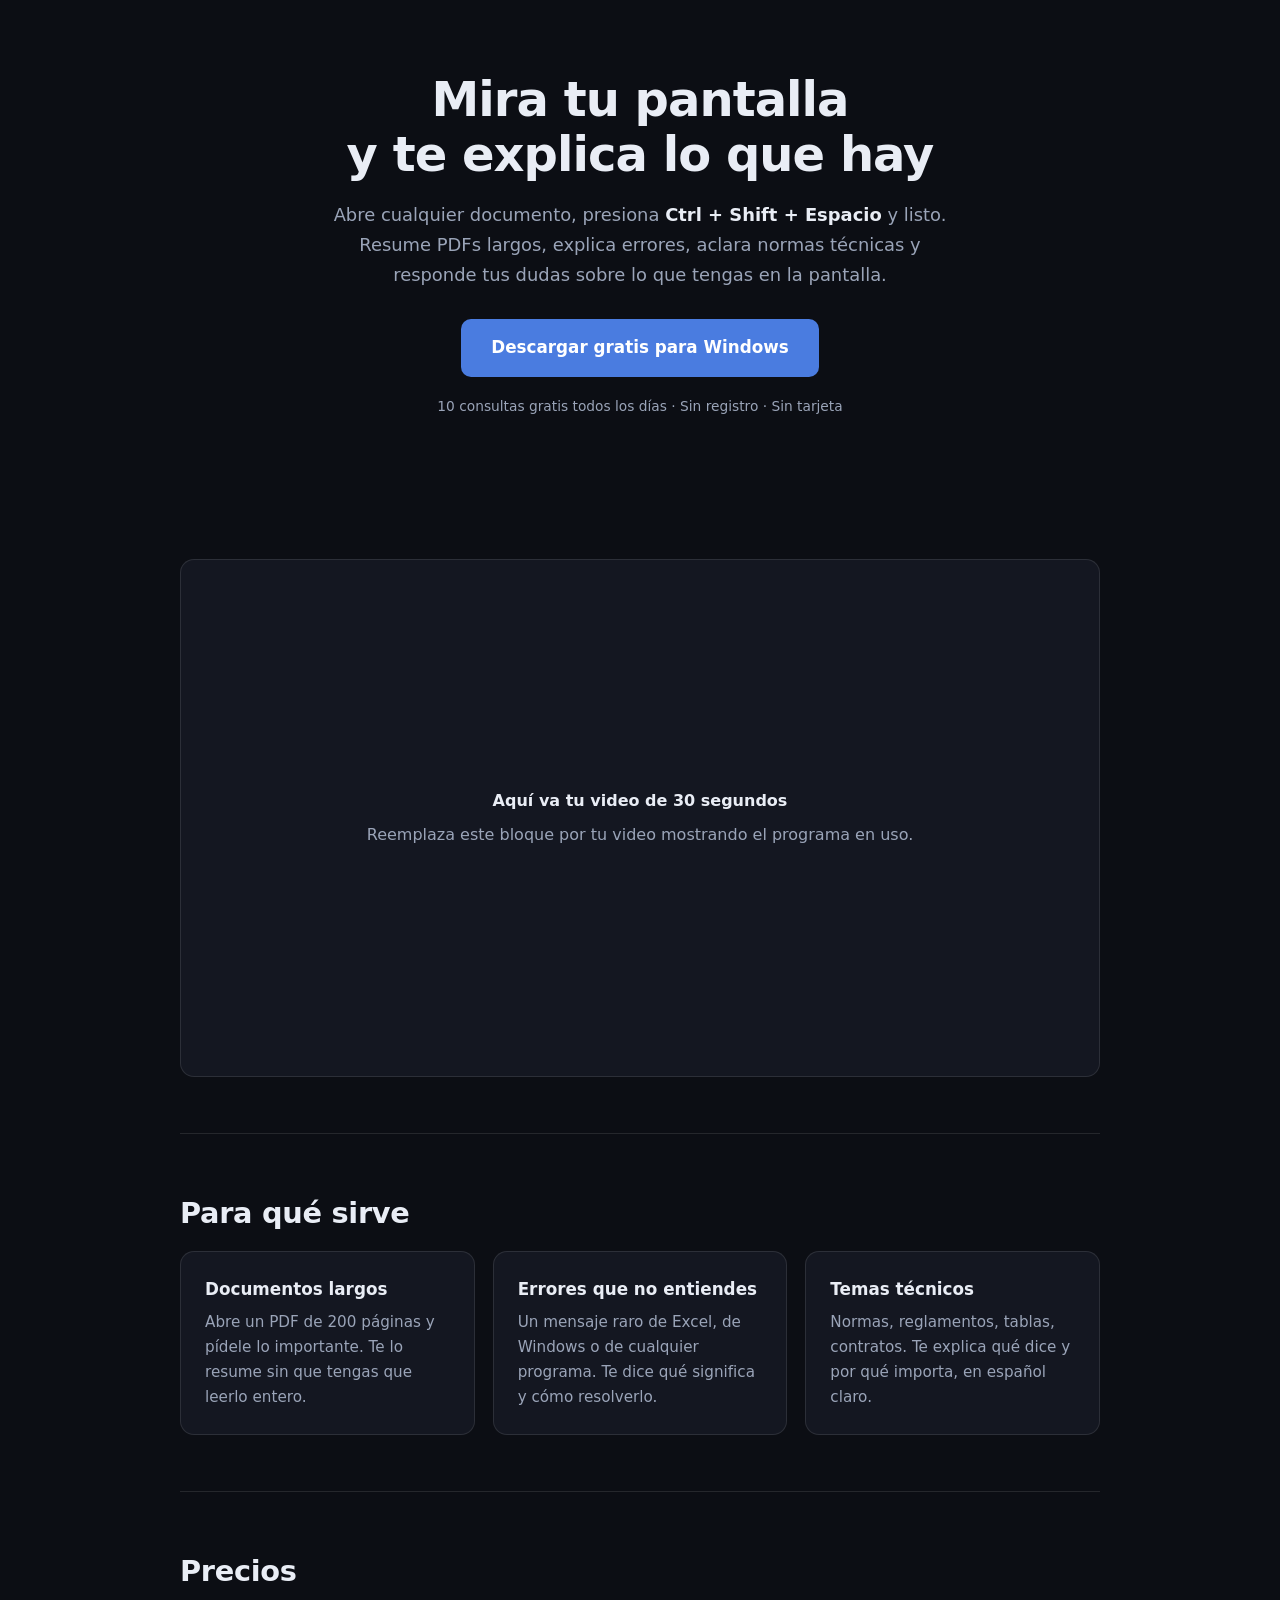
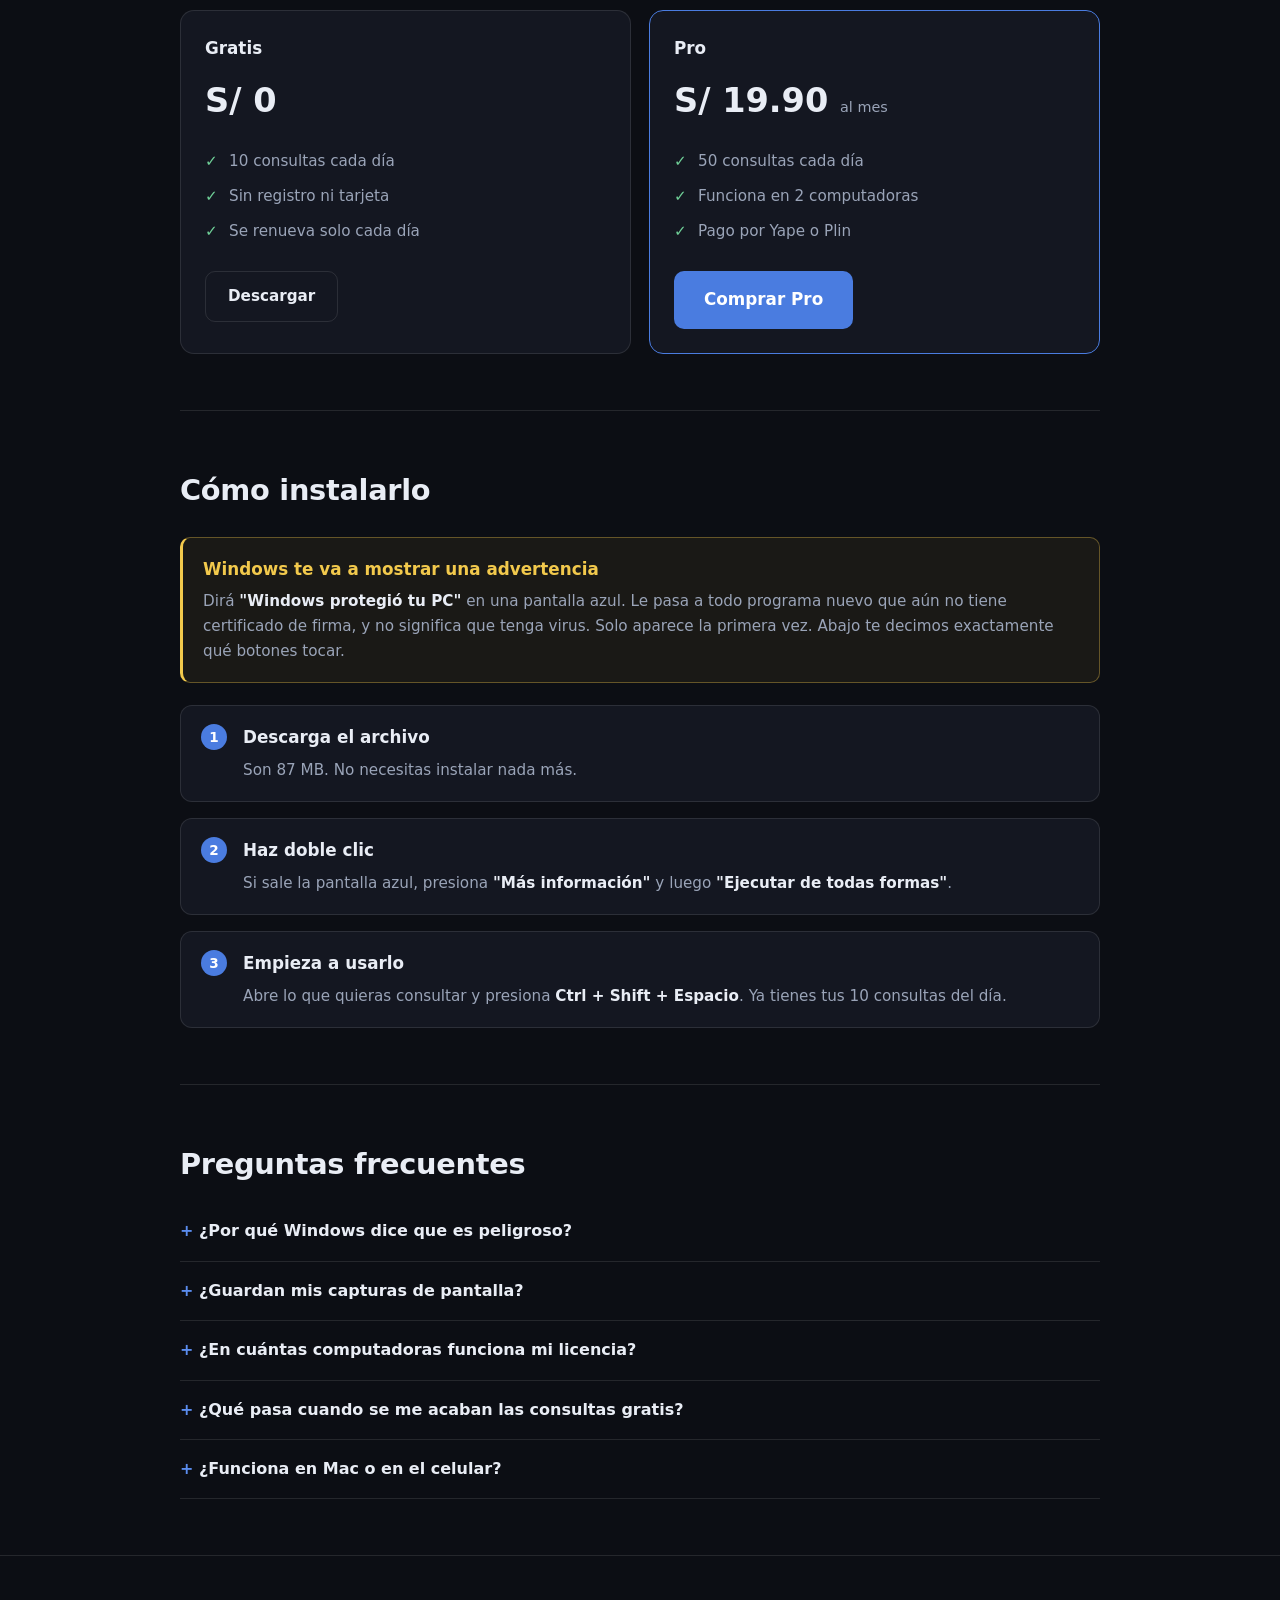
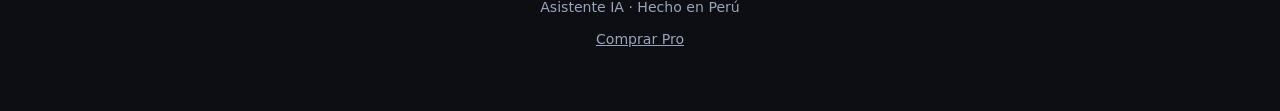
==== index.html @ e54b6e52 "Web de descarga de Asistente IA" ====
<!doctype html>
<html lang="es">
<head>
<meta charset="utf-8" />
<meta name="viewport" content="width=device-width, initial-scale=1" />
<title>Asistente IA — mira tu pantalla y te la explica</title>
<meta name="description" content="Presiona una tecla y la IA lee tu pantalla: resume documentos, explica errores y responde tus dudas. 10 consultas gratis al día." />
<link rel="stylesheet" href="estilos.css" />
</head>
<body>

<header class="encabezado contenedor">
  <h1>Mira tu pantalla<br>y te explica lo que hay</h1>
  <p class="grande">
    Abre cualquier documento, presiona <strong>Ctrl + Shift + Espacio</strong> y listo.
    Resume PDFs largos, explica errores, aclara normas técnicas y responde tus dudas
    sobre lo que tengas en la pantalla.
  </p>
  <a class="boton" href="gracias.html">Descargar gratis para Windows</a>
  <p class="nota">10 consultas gratis todos los días · Sin registro · Sin tarjeta</p>
</header>

<section class="contenedor">
  <div class="video">
    <div>
      <strong>Aquí va tu video de 30 segundos</strong>
      <p style="margin-top:8px">Reemplaza este bloque por tu video mostrando el programa en uso.</p>
    </div>
  </div>
</section>

<section class="contenedor">
  <h2>Para qué sirve</h2>
  <div class="rejilla">
    <div class="tarjeta">
      <h3>Documentos largos</h3>
      <p>Abre un PDF de 200 páginas y pídele lo importante. Te lo resume sin que tengas que leerlo entero.</p>
    </div>
    <div class="tarjeta">
      <h3>Errores que no entiendes</h3>
      <p>Un mensaje raro de Excel, de Windows o de cualquier programa. Te dice qué significa y cómo resolverlo.</p>
    </div>
    <div class="tarjeta">
      <h3>Temas técnicos</h3>
      <p>Normas, reglamentos, tablas, contratos. Te explica qué dice y por qué importa, en español claro.</p>
    </div>
  </div>
</section>

<section class="contenedor">
  <h2>Precios</h2>
  <div class="rejilla">
    <div class="tarjeta">
      <h3>Gratis</h3>
      <div class="precio">S/ 0</div>
      <ul class="lista">
        <li>10 consultas cada día</li>
        <li>Sin registro ni tarjeta</li>
        <li>Se renueva solo cada día</li>
      </ul>
      <a class="boton secundario" href="gracias.html">Descargar</a>
    </div>
    <div class="tarjeta destacada">
      <h3>Pro</h3>
      <div class="precio">S/ 19.90 <small>al mes</small></div>
      <ul class="lista">
        <li>50 consultas cada día</li>
        <li>Funciona en 2 computadoras</li>
        <li>Pago por Yape o Plin</li>
      </ul>
      <a class="boton" href="comprar.html">Comprar Pro</a>
    </div>
  </div>
</section>

<section class="contenedor">
  <h2>Cómo instalarlo</h2>

  <div class="aviso">
    <h3>Windows te va a mostrar una advertencia</h3>
    <p>
      Dirá <strong>"Windows protegió tu PC"</strong> en una pantalla azul. Le pasa a todo
      programa nuevo que aún no tiene certificado de firma, y no significa que tenga virus.
      Solo aparece la primera vez. Abajo te decimos exactamente qué botones tocar.
    </p>
  </div>

  <div class="pasos">
    <div class="paso">
      <h3>Descarga el archivo</h3>
      <p>Son 87 MB. No necesitas instalar nada más.</p>
    </div>
    <div class="paso">
      <h3>Haz doble clic</h3>
      <p>Si sale la pantalla azul, presiona <strong>"Más información"</strong> y luego <strong>"Ejecutar de todas formas"</strong>.</p>
    </div>
    <div class="paso">
      <h3>Empieza a usarlo</h3>
      <p>Abre lo que quieras consultar y presiona <strong>Ctrl + Shift + Espacio</strong>. Ya tienes tus 10 consultas del día.</p>
    </div>
  </div>
</section>

<section class="contenedor">
  <h2>Preguntas frecuentes</h2>

  <details>
    <summary>¿Por qué Windows dice que es peligroso?</summary>
    <p>
      Porque el programa todavía no tiene un certificado de firma digital, que es un trámite
      que cuesta dinero cada año. Windows marca así a todo programa nuevo que no lo tiene,
      sin importar si es seguro. Al presionar "Más información" y "Ejecutar de todas formas"
      se abre normal, y no vuelve a preguntar.
    </p>
  </details>

  <details>
    <summary>¿Guardan mis capturas de pantalla?</summary>
    <p>
      No. La captura se envía para ser analizada y no se guarda en ningún disco. El programa
      tampoco lee tus archivos ni tu historial: solo ve la imagen de la pantalla en el momento
      exacto en que tú presionas el atajo o el botón.
    </p>
  </details>

  <details>
    <summary>¿En cuántas computadoras funciona mi licencia?</summary>
    <p>
      En 2. Si intentas activarla en una tercera, el sistema la rechaza. Si cambiaste de
      computadora, escríbenos por WhatsApp y lo arreglamos.
    </p>
  </details>

  <details>
    <summary>¿Qué pasa cuando se me acaban las consultas gratis?</summary>
    <p>
      El programa te avisa arriba, donde siempre ves cuántas te quedan. Puedes esperar al día
      siguiente, que se renuevan solas, o pasar al plan Pro y tener 50 diarias.
    </p>
  </details>

  <details>
    <summary>¿Funciona en Mac o en el celular?</summary>
    <p>Por ahora solo en Windows.</p>
  </details>
</section>

<footer>
  <p>Asistente IA · Hecho en Perú</p>
  <p style="margin-top:8px"><a href="comprar.html">Comprar Pro</a></p>
</footer>

</body>
</html>
---- estilos.css ----
/* Misma paleta que el programa, para que la web y la app se vean de la misma
   familia. */
:root {
  --fondo: #0c0e14;
  --panel: #141721;
  --borde: rgba(255, 255, 255, 0.10);
  --texto: #e9edf5;
  --suave: #9aa4b8;
  --azul: #4a7ce0;
  --azul-claro: #5b8def;
  --verde: #6fcf97;
  --rojo: #ff8a80;
  --amarillo: #f2c94c;
}

* { box-sizing: border-box; margin: 0; padding: 0; }

body {
  font-family: "Segoe UI", system-ui, -apple-system, sans-serif;
  background: var(--fondo);
  color: var(--texto);
  line-height: 1.65;
  -webkit-font-smoothing: antialiased;
}

.contenedor { width: min(920px, 92vw); margin: 0 auto; }

/* ------------------------------ Tipografía ------------------------------ */
h1 { font-size: clamp(1.9rem, 5vw, 3rem); line-height: 1.15; letter-spacing: -0.02em; }
h2 { font-size: clamp(1.3rem, 3.5vw, 1.8rem); margin-bottom: 14px; letter-spacing: -0.01em; }
h3 { font-size: 1.05rem; margin-bottom: 6px; }
p  { color: var(--suave); }
strong { color: var(--texto); }

.grande { font-size: 1.12rem; }

/* ------------------------------- Secciones ------------------------------ */
section { padding: 56px 0; border-top: 1px solid var(--borde); }
section:first-of-type { border-top: 0; }

.encabezado { padding: 72px 0 56px; text-align: center; }
.encabezado p { max-width: 620px; margin: 18px auto 30px; }

/* -------------------------------- Botones ------------------------------- */
.boton {
  display: inline-block;
  padding: 15px 30px;
  border: 0;
  border-radius: 10px;
  background: var(--azul);
  color: #fff;
  font: inherit;
  font-size: 1.05rem;
  font-weight: 600;
  text-decoration: none;
  cursor: pointer;
  transition: background 0.15s;
}
.boton:hover { background: var(--azul-claro); }
.boton:disabled { background: #39415a; color: #7e879b; cursor: default; }

.boton.secundario {
  background: transparent;
  border: 1px solid var(--borde);
  color: var(--texto);
  font-size: 0.95rem;
  padding: 12px 22px;
}
.boton.secundario:hover { background: rgba(255, 255, 255, 0.06); }

.nota { font-size: 0.86rem; color: var(--suave); margin-top: 12px; }

/* -------------------------------- Tarjetas ------------------------------ */
.rejilla { display: grid; gap: 18px; grid-template-columns: repeat(auto-fit, minmax(250px, 1fr)); }

.tarjeta {
  padding: 24px;
  border: 1px solid var(--borde);
  border-radius: 14px;
  background: var(--panel);
}
.tarjeta p { font-size: 0.95rem; }

.tarjeta.destacada { border-color: var(--azul); }

/* --------------------------------- Planes ------------------------------- */
.precio { font-size: 2.1rem; font-weight: 700; margin: 10px 0 4px; }
.precio small { font-size: 0.9rem; font-weight: 400; color: var(--suave); }

.lista { list-style: none; margin: 16px 0 22px; }
.lista li { padding: 5px 0 5px 24px; position: relative; color: var(--suave); font-size: 0.95rem; }
.lista li::before { content: '✓'; position: absolute; left: 0; color: var(--verde); }

/* --------------------------------- Pasos -------------------------------- */
.pasos { counter-reset: paso; display: grid; gap: 16px; }
.paso {
  counter-increment: paso;
  position: relative;
  padding: 18px 20px 18px 62px;
  border: 1px solid var(--borde);
  border-radius: 12px;
  background: var(--panel);
}
.paso::before {
  content: counter(paso);
  position: absolute; left: 20px; top: 18px;
  width: 26px; height: 26px;
  display: grid; place-items: center;
  border-radius: 50%;
  background: var(--azul);
  font-size: 0.85rem; font-weight: 700; color: #fff;
}
.paso p { font-size: 0.95rem; }

/* --------------------------------- Aviso -------------------------------- */
.aviso {
  padding: 18px 20px;
  border: 1px solid rgba(242, 201, 76, 0.35);
  border-left: 3px solid var(--amarillo);
  border-radius: 10px;
  background: rgba(242, 201, 76, 0.06);
  margin: 22px 0;
}
.aviso h3 { color: var(--amarillo); }
.aviso p { font-size: 0.95rem; }

/* ------------------------------ Formularios ----------------------------- */
label { display: block; font-size: 0.9rem; margin: 16px 0 6px; color: var(--texto); }

input[type="text"], input[type="password"] {
  width: 100%;
  padding: 13px 14px;
  border: 1px solid var(--borde);
  border-radius: 10px;
  background: rgba(0, 0, 0, 0.3);
  color: var(--texto);
  font: inherit;
  font-size: 1rem;
}
input:focus { outline: none; border-color: var(--azul-claro); }

.error { color: var(--rojo); font-size: 0.92rem; margin-top: 12px; }
.exito { color: var(--verde); font-size: 0.92rem; margin-top: 12px; }

/* ------------------------------- Preguntas ------------------------------ */
details {
  border-bottom: 1px solid var(--borde);
  padding: 16px 0;
}
summary { cursor: pointer; font-weight: 600; list-style: none; }
summary::-webkit-details-marker { display: none; }
summary::before { content: '+ '; color: var(--azul-claro); font-weight: 700; }
details[open] summary::before { content: '– '; }
details p { margin-top: 10px; font-size: 0.95rem; }

/* -------------------------------- Código -------------------------------- */
.codigo {
  font-family: "Consolas", "JetBrains Mono", monospace;
  font-size: clamp(1.4rem, 5vw, 2.1rem);
  font-weight: 700;
  letter-spacing: 0.12em;
  color: var(--verde);
  padding: 20px;
  border: 1px dashed var(--verde);
  border-radius: 12px;
  background: rgba(111, 207, 151, 0.07);
  text-align: center;
  margin: 20px 0;
  user-select: all;
}

/* --------------------------------- Video -------------------------------- */
.video {
  aspect-ratio: 16 / 9;
  border: 1px solid var(--borde);
  border-radius: 14px;
  background: var(--panel);
  display: grid;
  place-items: center;
  color: var(--suave);
  text-align: center;
  padding: 20px;
}

/* ---------------------------------- Pie --------------------------------- */
footer {
  padding: 40px 0 60px;
  border-top: 1px solid var(--borde);
  text-align: center;
  font-size: 0.88rem;
  color: var(--suave);
}
footer a { color: var(--suave); }

a { color: var(--azul-claro); }

.centrado { text-align: center; }
.oculto { display: none !important; }
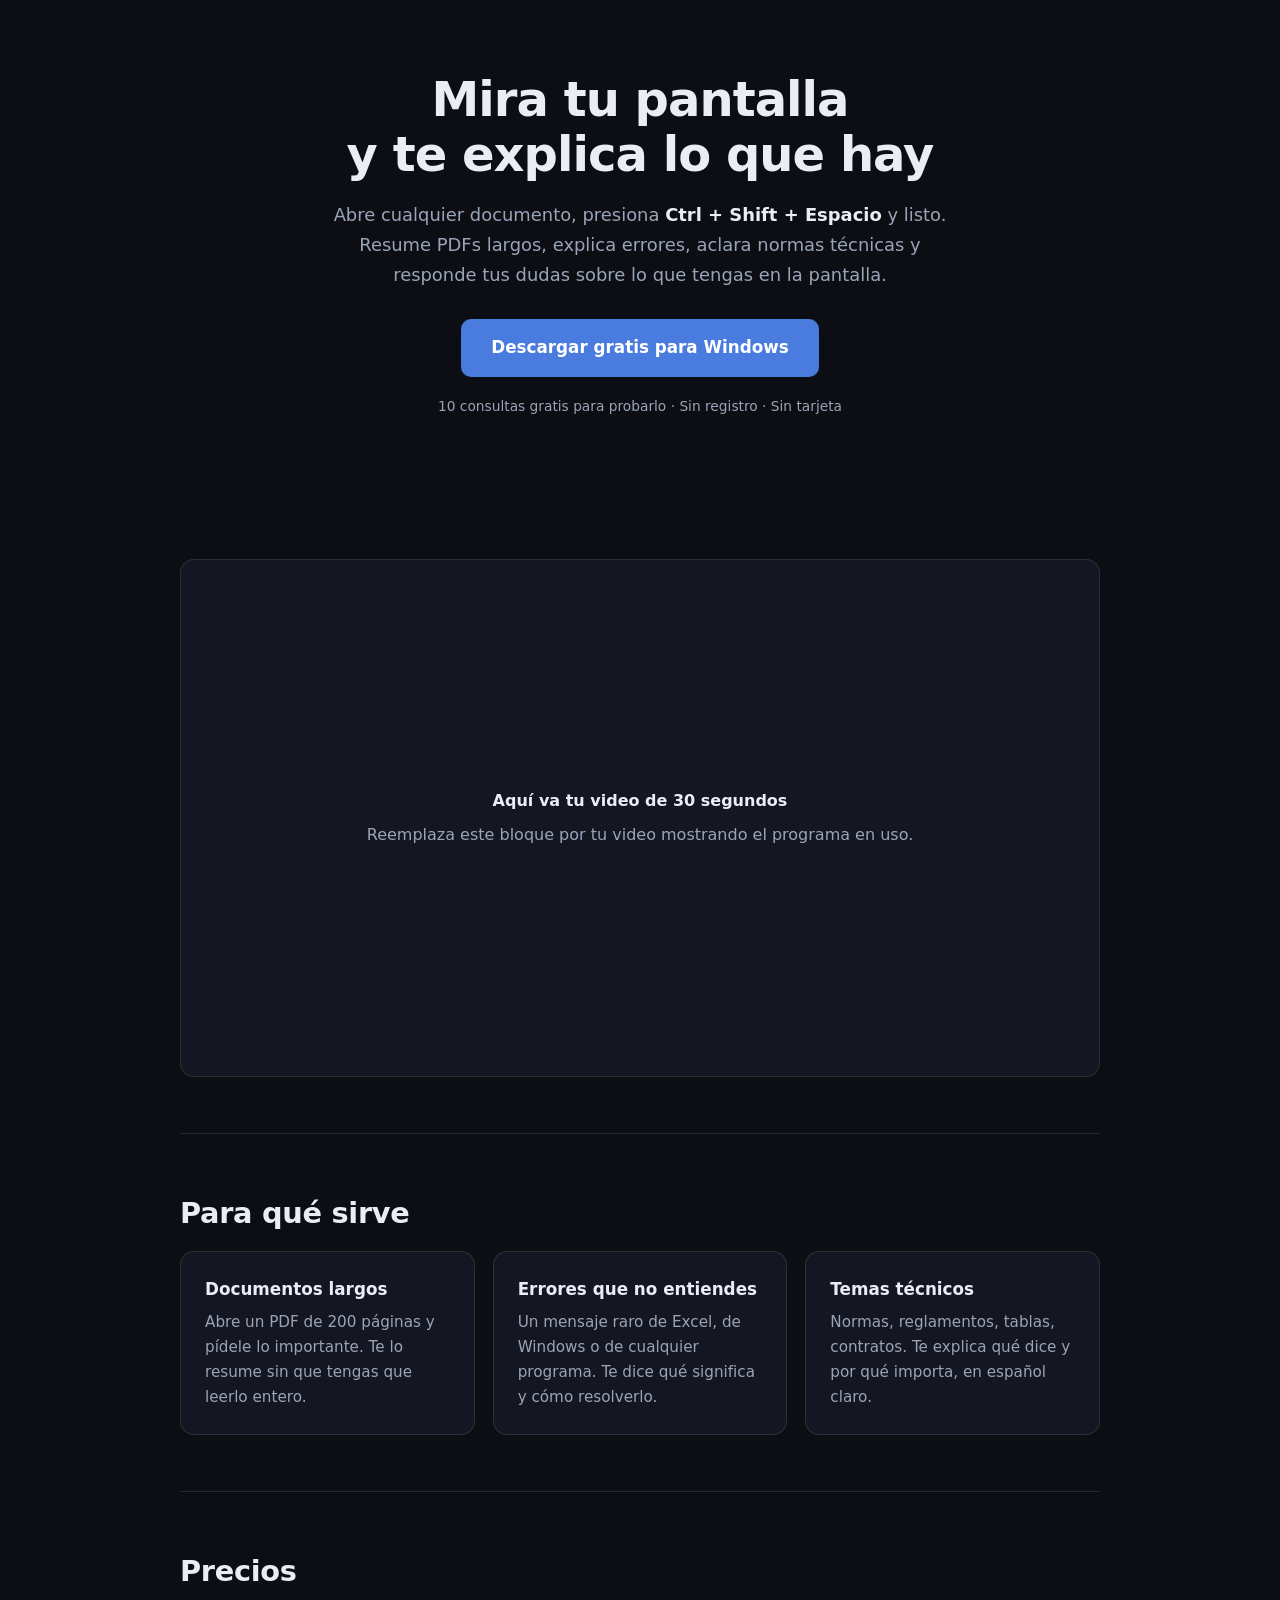
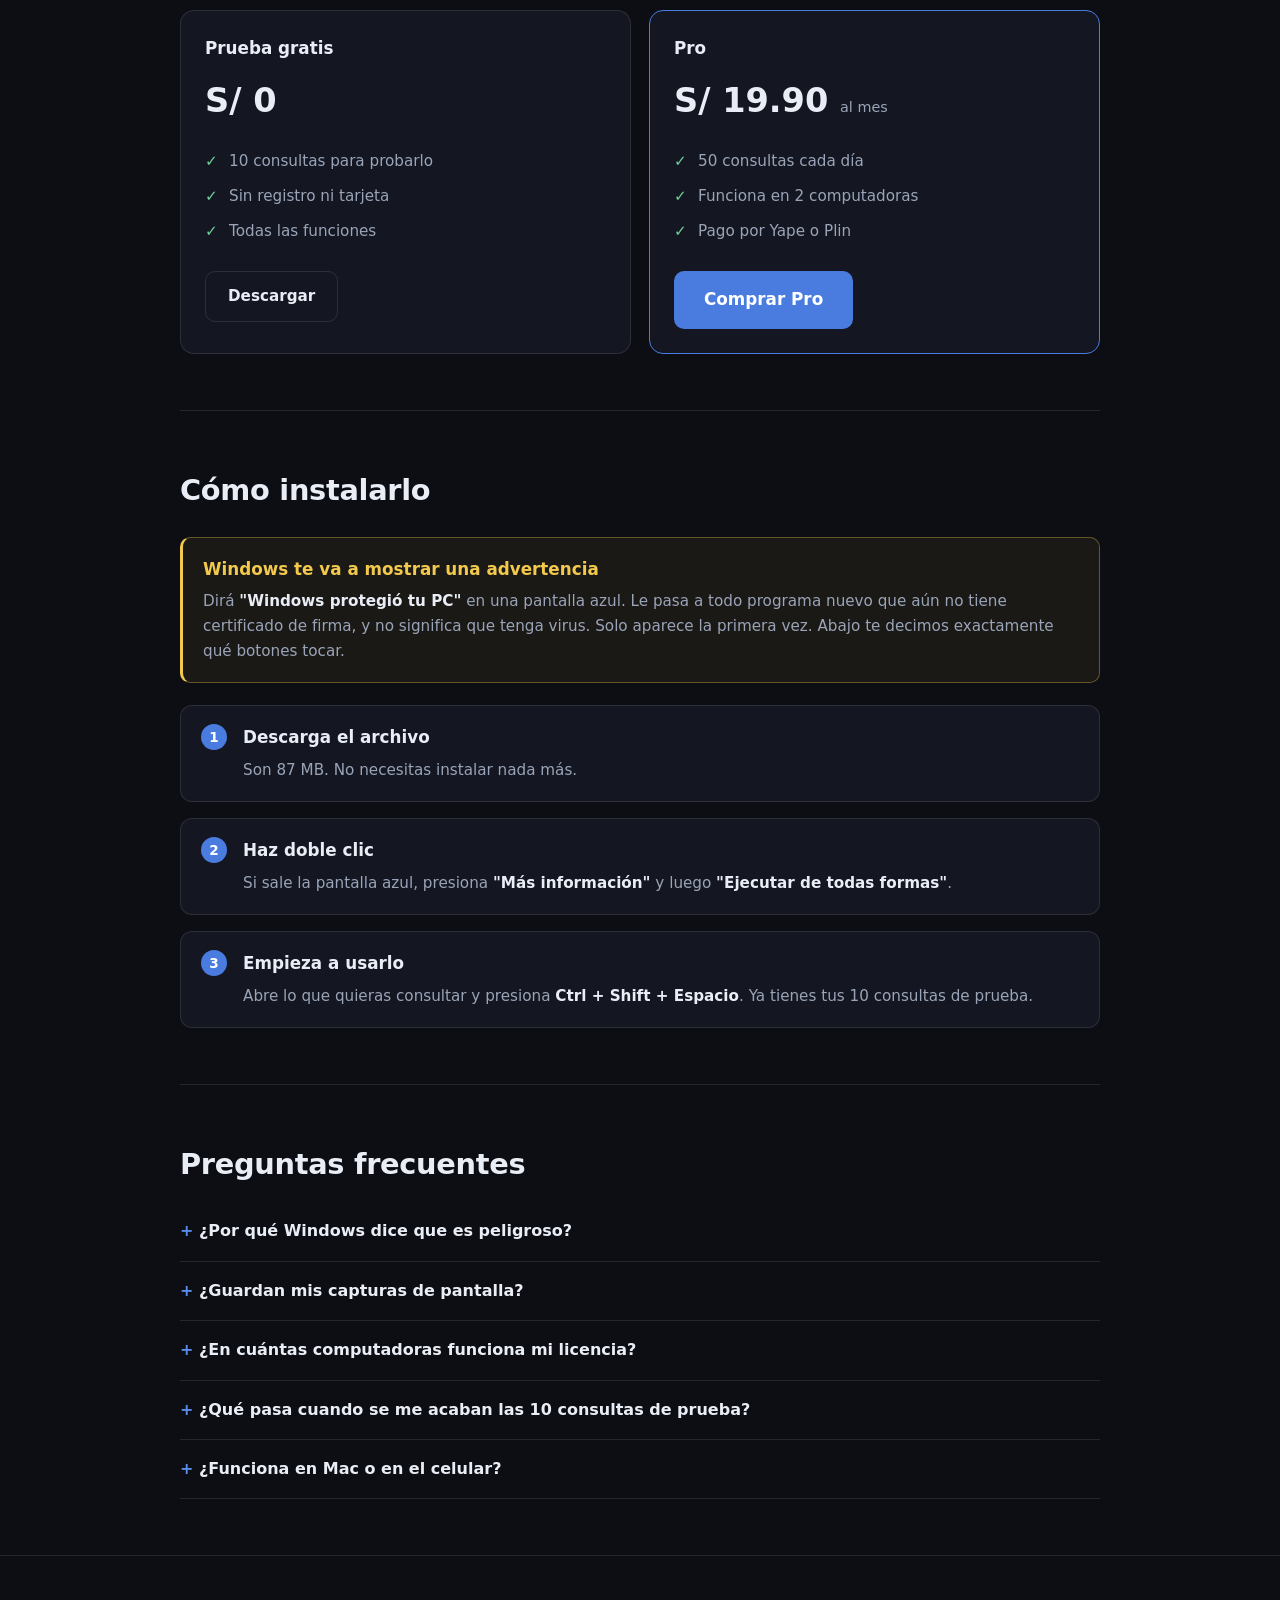
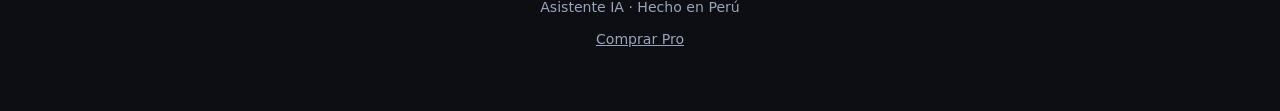
==== commit aac7e739: "Prueba de 10 consultas en total, no diarias" ====
--- a/index.html
+++ b/index.html
@@ -17,7 +17,7 @@
     sobre lo que tengas en la pantalla.
   </p>
   <a class="boton" href="gracias.html">Descargar gratis para Windows</a>
-  <p class="nota">10 consultas gratis todos los días · Sin registro · Sin tarjeta</p>
+  <p class="nota">10 consultas gratis para probarlo · Sin registro · Sin tarjeta</p>
 </header>
 
 <section class="contenedor">
@@ -51,12 +51,12 @@
   <h2>Precios</h2>
   <div class="rejilla">
     <div class="tarjeta">
-      <h3>Gratis</h3>
+      <h3>Prueba gratis</h3>
       <div class="precio">S/ 0</div>
       <ul class="lista">
-        <li>10 consultas cada día</li>
+        <li>10 consultas para probarlo</li>
         <li>Sin registro ni tarjeta</li>
-        <li>Se renueva solo cada día</li>
+        <li>Todas las funciones</li>
       </ul>
       <a class="boton secundario" href="gracias.html">Descargar</a>
     </div>
@@ -96,7 +96,7 @@
     </div>
     <div class="paso">
       <h3>Empieza a usarlo</h3>
-      <p>Abre lo que quieras consultar y presiona <strong>Ctrl + Shift + Espacio</strong>. Ya tienes tus 10 consultas del día.</p>
+      <p>Abre lo que quieras consultar y presiona <strong>Ctrl + Shift + Espacio</strong>. Ya tienes tus 10 consultas de prueba.</p>
     </div>
   </div>
 </section>
@@ -132,10 +132,10 @@
   </details>
 
   <details>
-    <summary>¿Qué pasa cuando se me acaban las consultas gratis?</summary>
+    <summary>¿Qué pasa cuando se me acaban las 10 consultas de prueba?</summary>
     <p>
-      El programa te avisa arriba, donde siempre ves cuántas te quedan. Puedes esperar al día
-      siguiente, que se renuevan solas, o pasar al plan Pro y tener 50 diarias.
+      El programa te avisa arriba, donde siempre ves cuántas te quedan. Las 10 son para probarlo
+      una vez y no se renuevan: para seguir usándolo necesitas el plan Pro, que te da 50 al día.
     </p>
   </details>
 
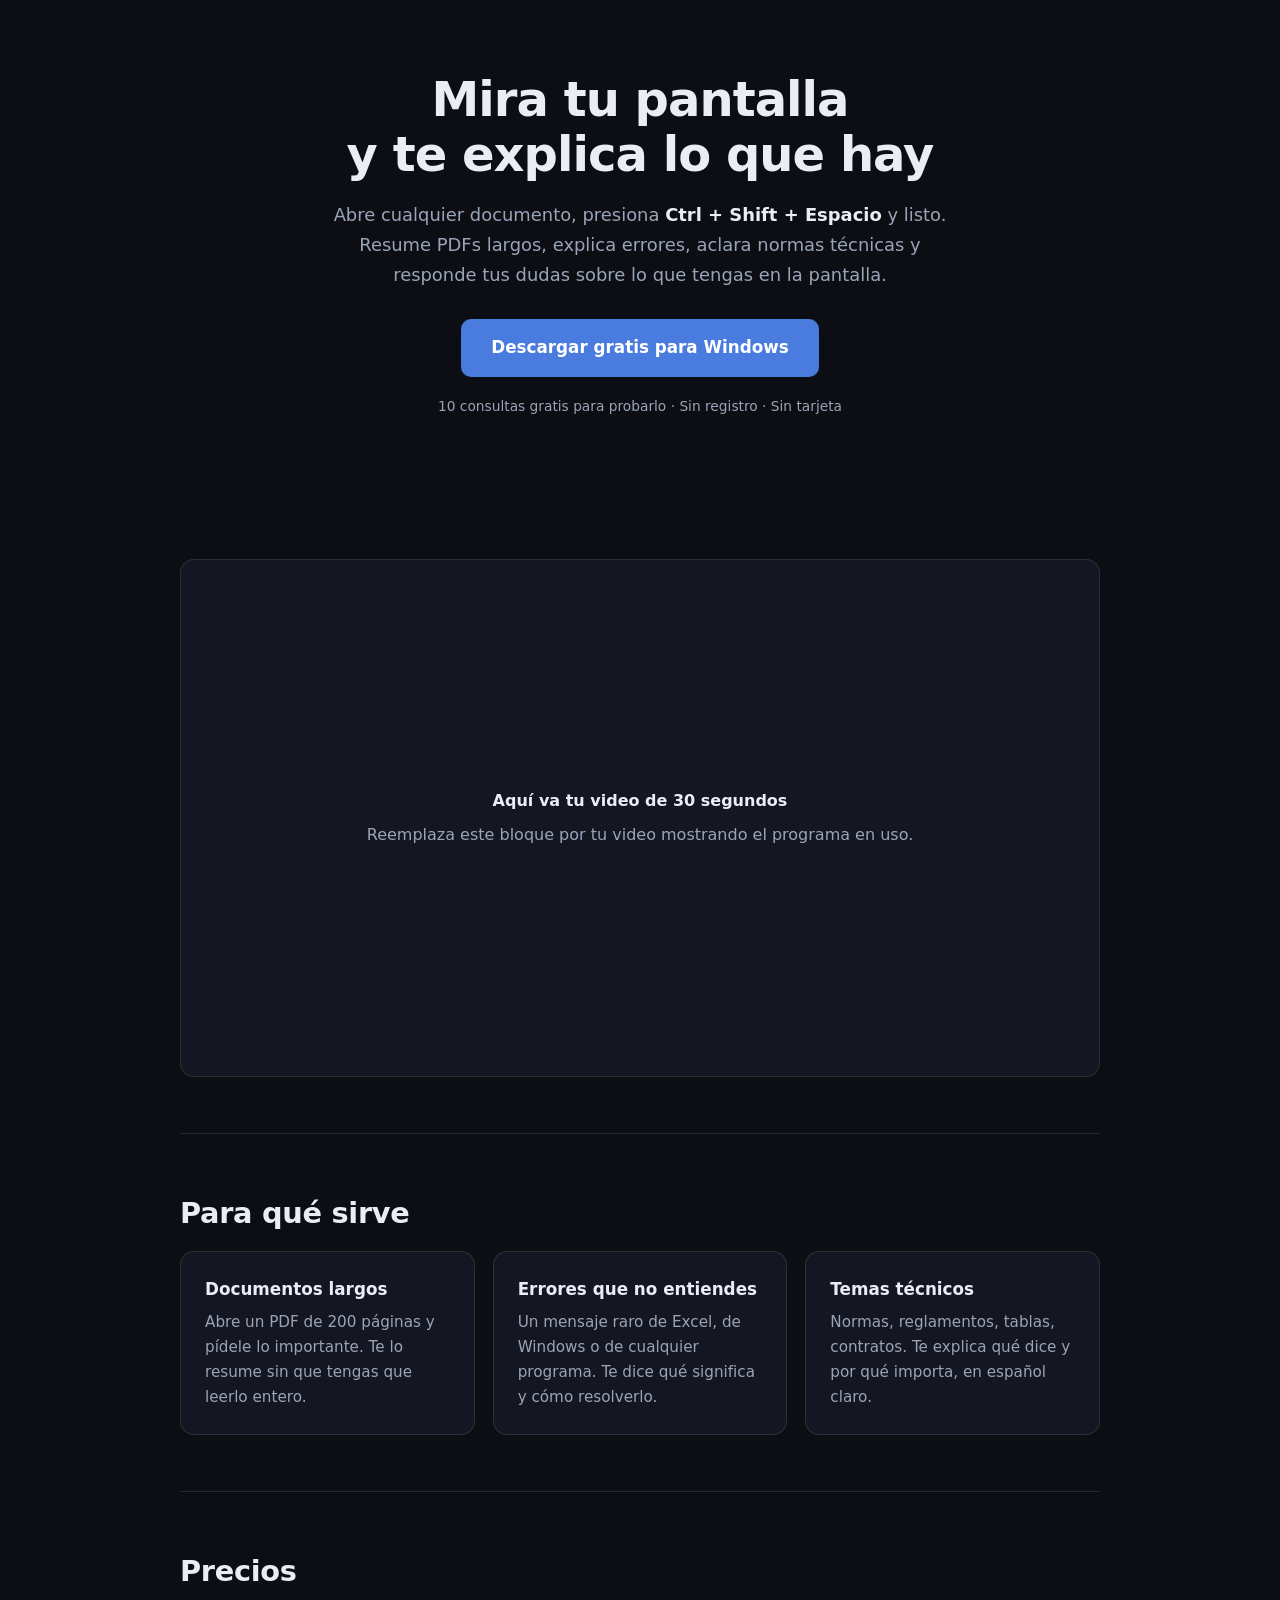
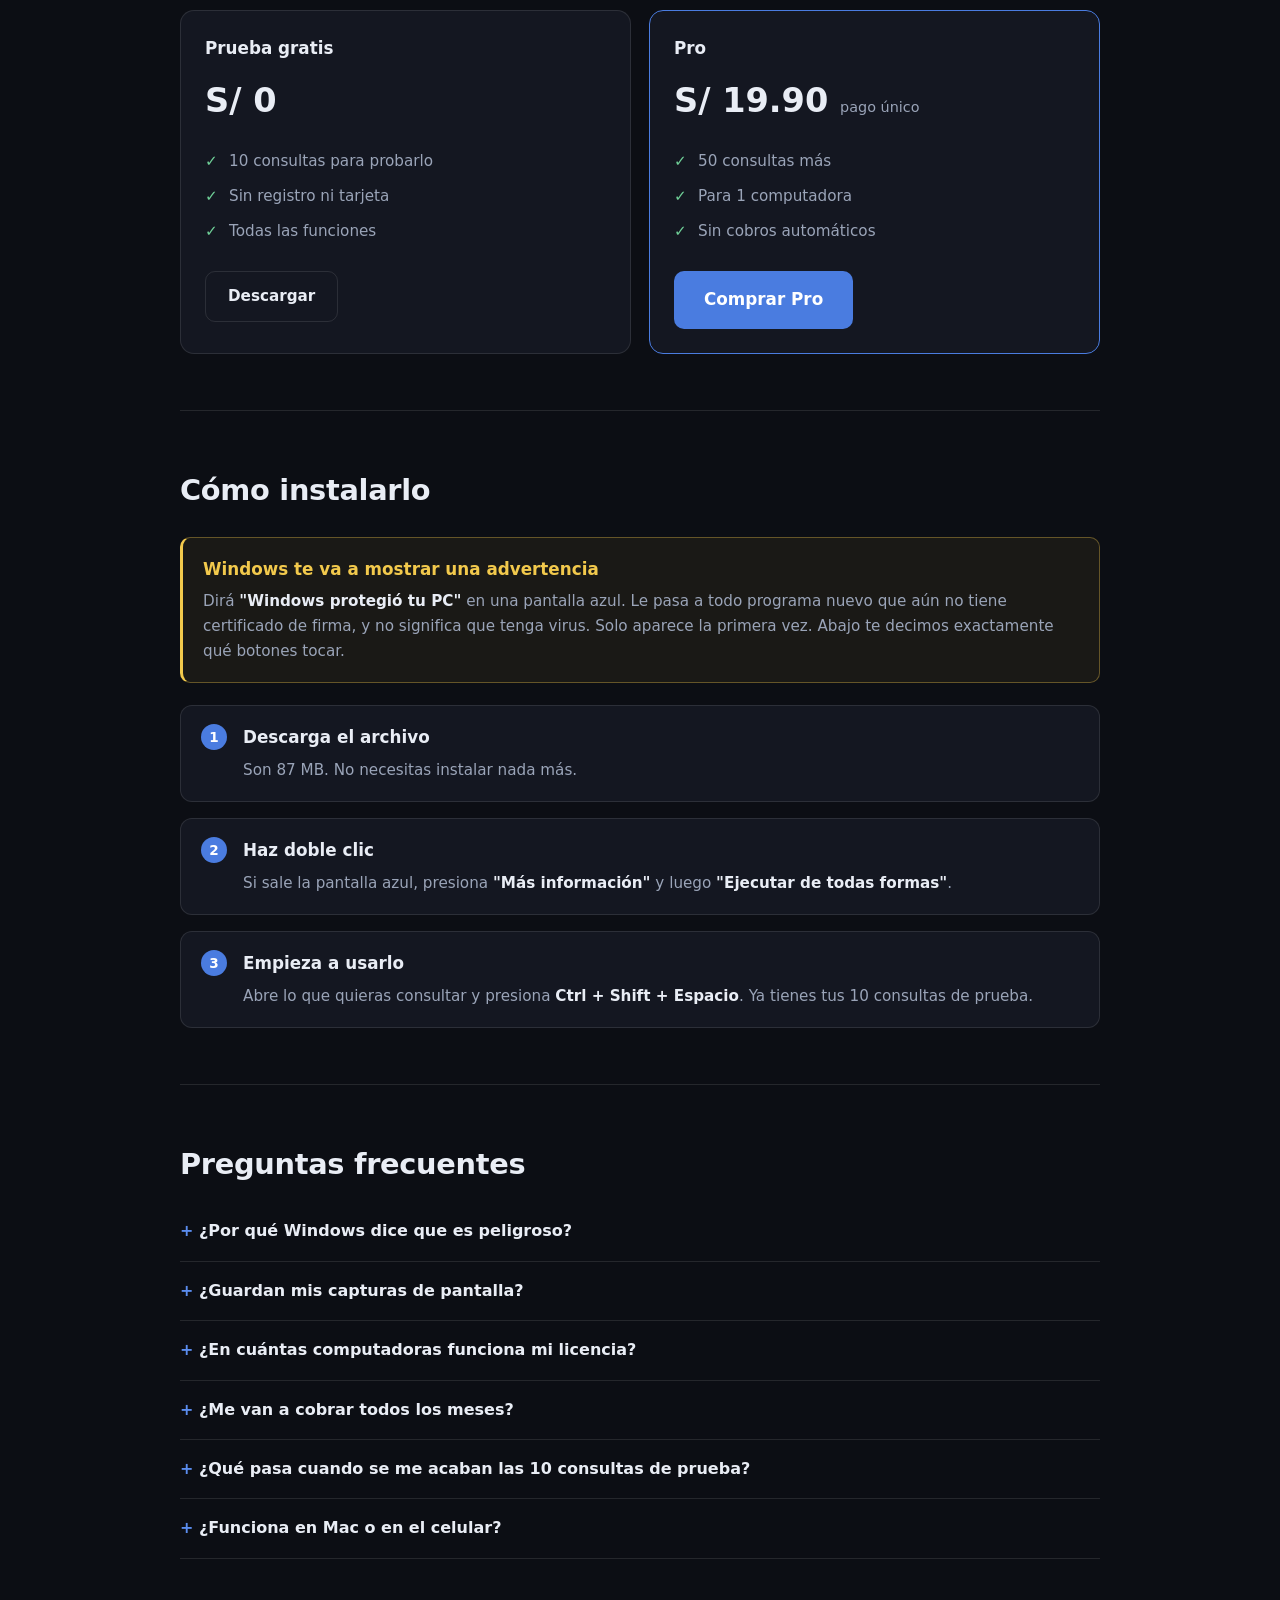
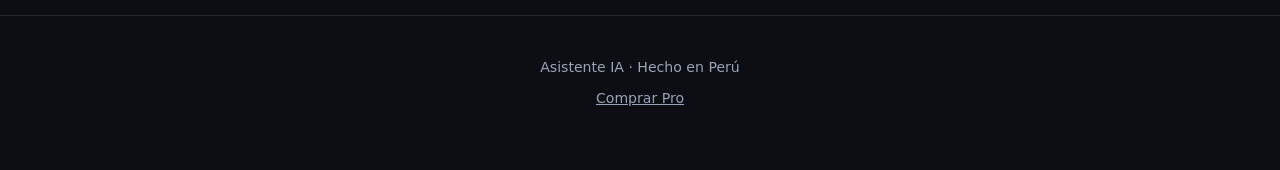
==== commit d86bbce9: "Pro: 50 consultas, pago unico, 1 computadora" ====
--- a/index.html
+++ b/index.html
@@ -62,11 +62,11 @@
     </div>
     <div class="tarjeta destacada">
       <h3>Pro</h3>
-      <div class="precio">S/ 19.90 <small>al mes</small></div>
+      <div class="precio">S/ 19.90 <small>pago único</small></div>
       <ul class="lista">
-        <li>50 consultas cada día</li>
-        <li>Funciona en 2 computadoras</li>
-        <li>Pago por Yape o Plin</li>
+        <li>50 consultas más</li>
+        <li>Para 1 computadora</li>
+        <li>Sin cobros automáticos</li>
       </ul>
       <a class="boton" href="comprar.html">Comprar Pro</a>
     </div>
@@ -126,8 +126,16 @@
   <details>
     <summary>¿En cuántas computadoras funciona mi licencia?</summary>
     <p>
-      En 2. Si intentas activarla en una tercera, el sistema la rechaza. Si cambiaste de
-      computadora, escríbenos por WhatsApp y lo arreglamos.
+      En 1. Si intentas activarla en otra, el sistema la rechaza. Si cambiaste de
+      computadora, escríbenos por WhatsApp y la liberamos.
+    </p>
+  </details>
+
+  <details>
+    <summary>¿Me van a cobrar todos los meses?</summary>
+    <p>
+      No. Es un pago único por 50 consultas. Cuando se te acaben, compras otra licencia
+      si quieres. Nunca se cobra nada automáticamente.
     </p>
   </details>
 
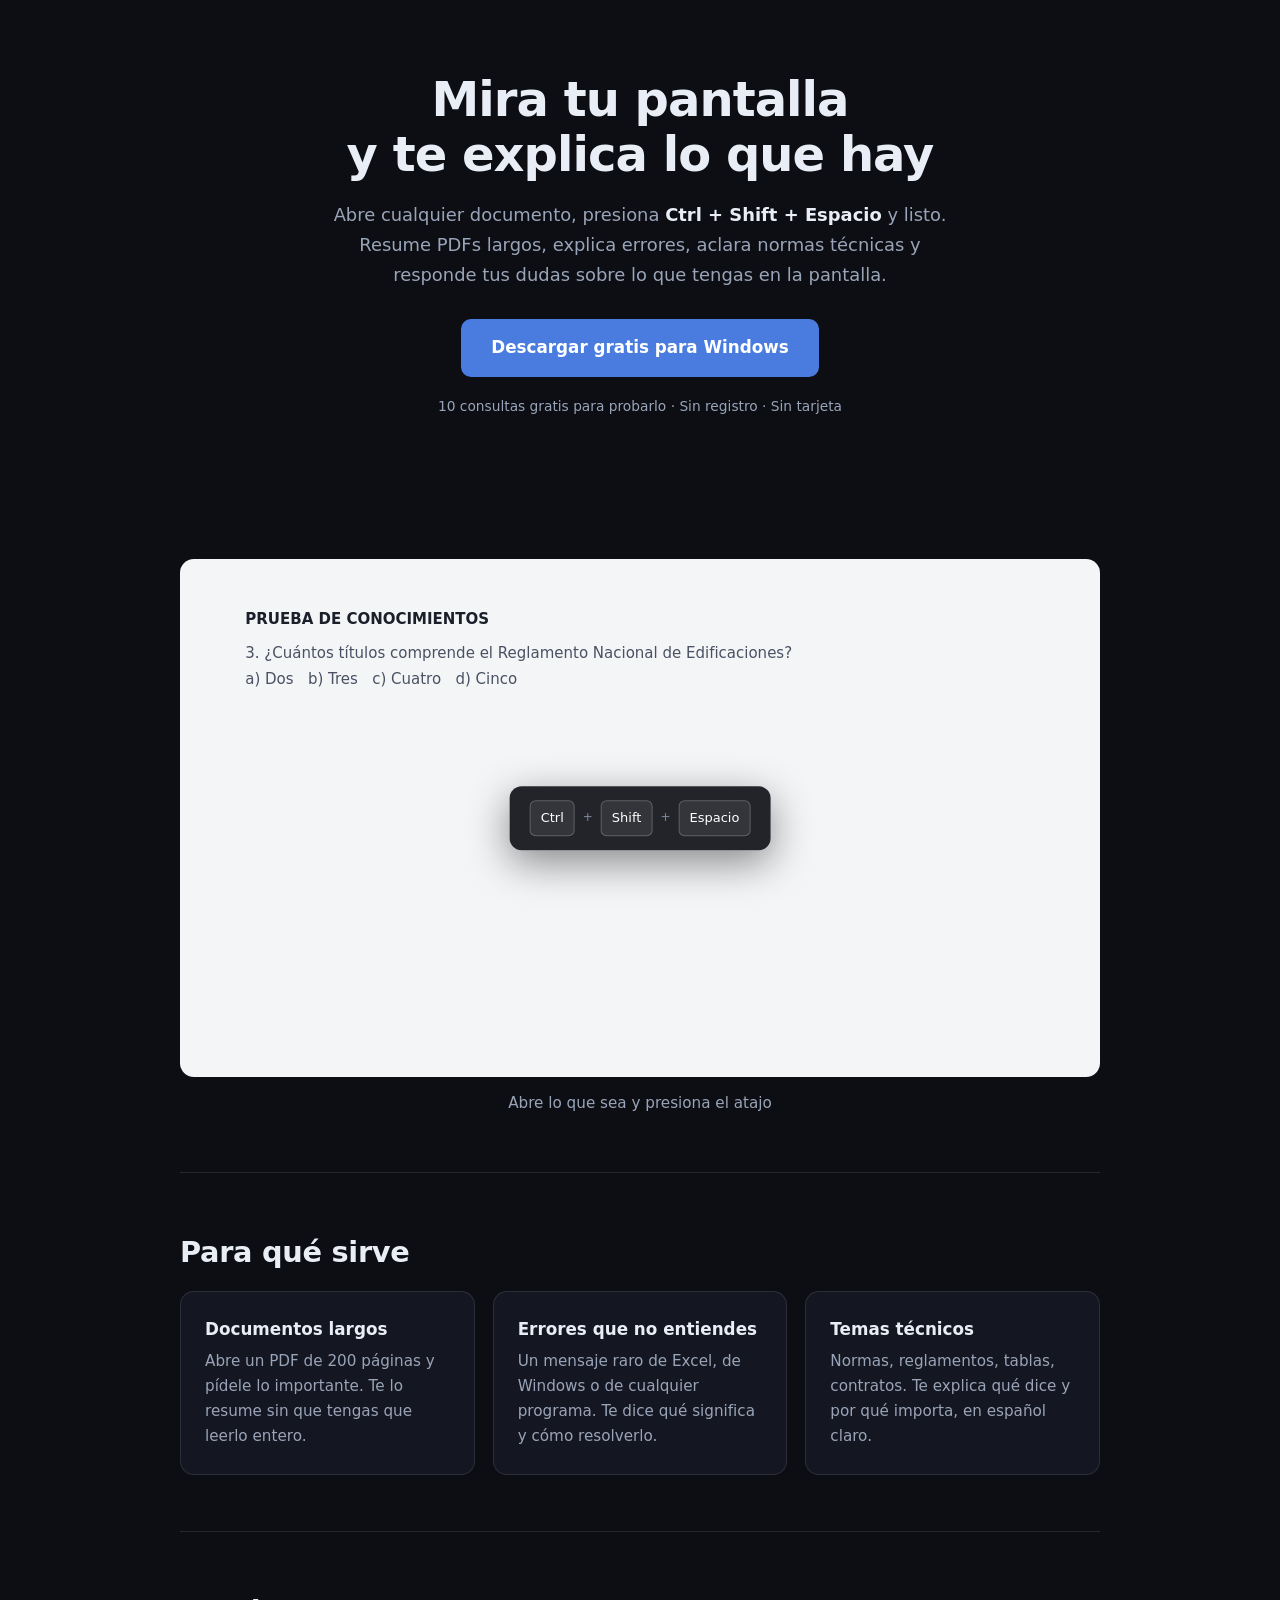
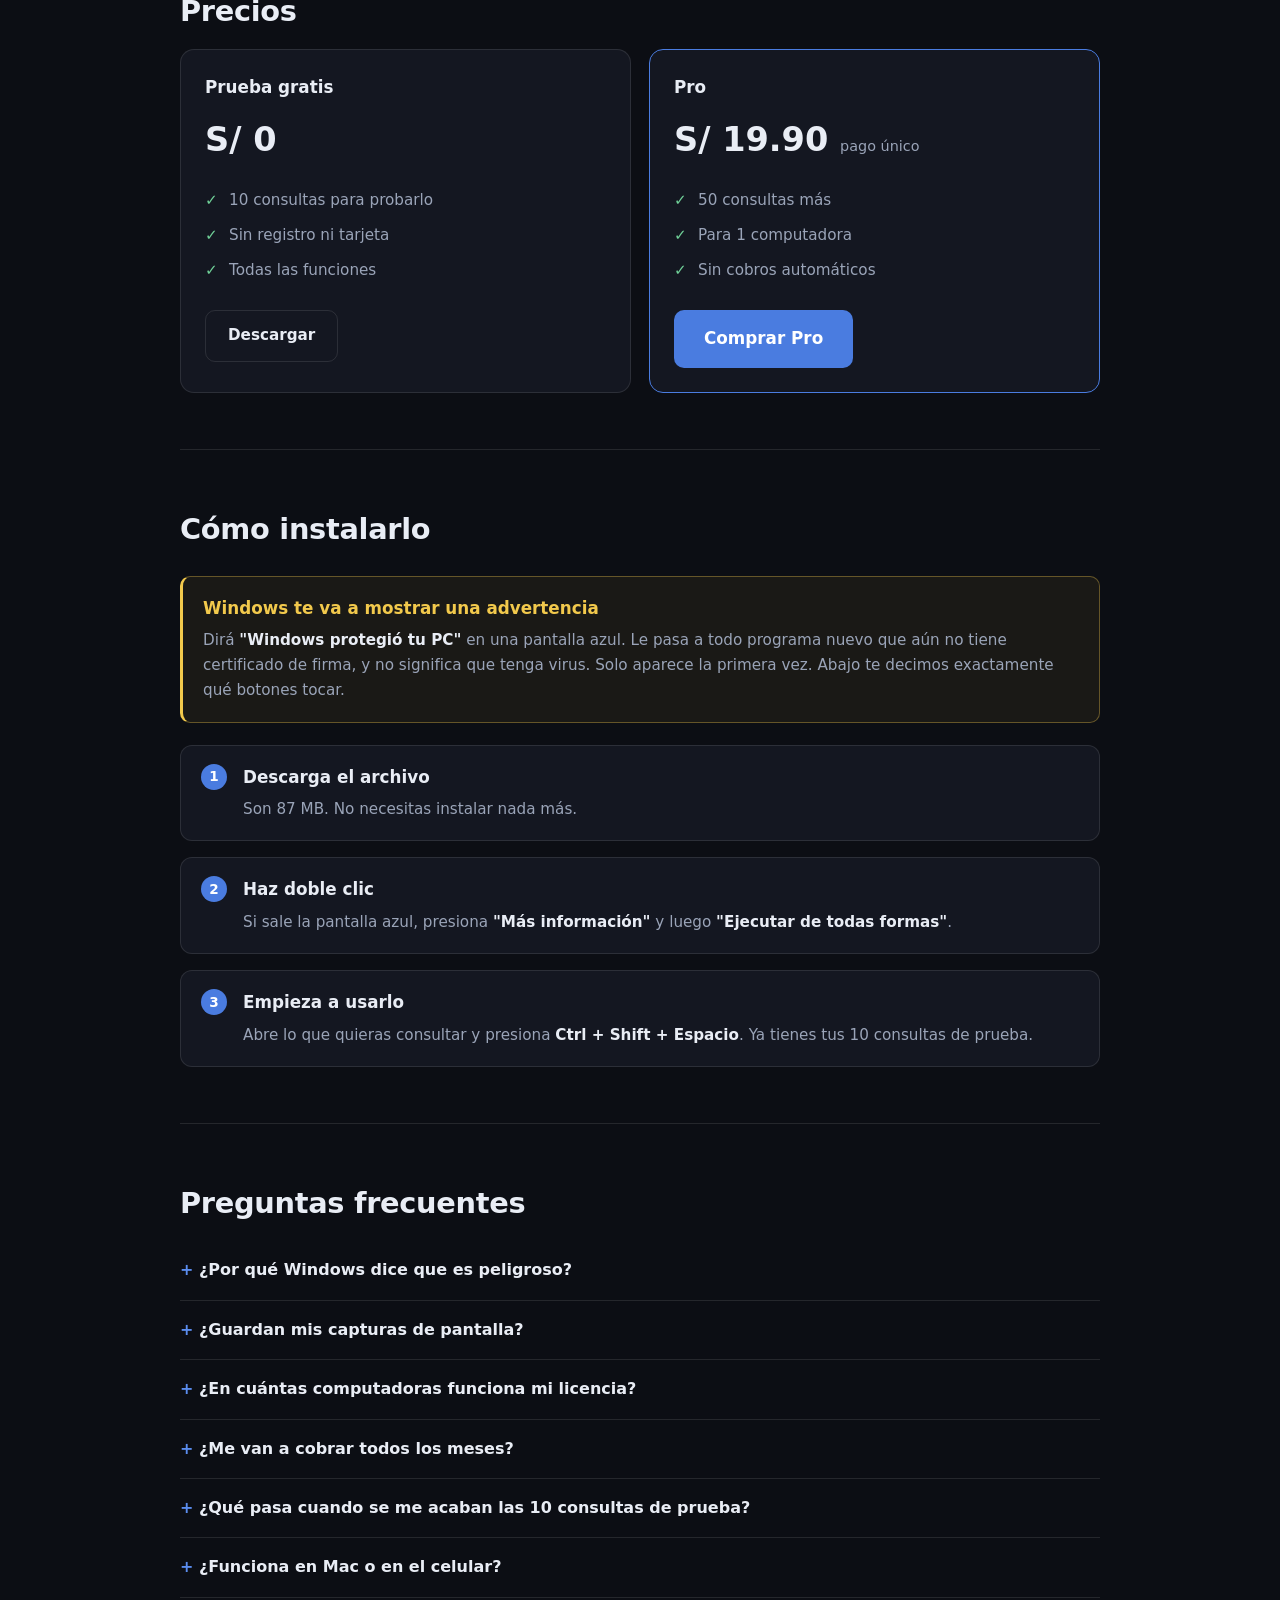
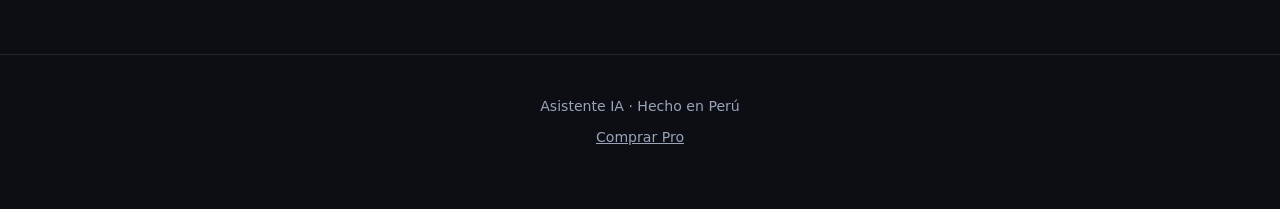
==== commit 5e4edfbc: "Demo animado de 30 segundos en la portada" ====
--- a/index.html
+++ b/index.html
@@ -21,11 +21,25 @@
 </header>
 
 <section class="contenedor">
-  <div class="video">
-    <div>
-      <strong>Aquí va tu video de 30 segundos</strong>
-      <p style="margin-top:8px">Reemplaza este bloque por tu video mostrando el programa en uso.</p>
-    </div>
+  <!-- Demo animado: recrea la interfaz real del programa -->
+  <div class="demo" id="demo">
+    <div class="demo-pantalla">
+      <div class="demo-doc" id="demoDoc"></div>
+
+      <div class="demo-atajo" id="demoAtajo">
+        <kbd>Ctrl</kbd><span>+</span><kbd>Shift</kbd><span>+</span><kbd>Espacio</kbd>
+      </div>
+
+      <div class="demo-panel" id="demoPanel">
+        <div class="demo-barra">
+          <span class="demo-titulo">Asistente IA</span>
+          <span class="demo-contador" id="demoContador">Te quedan 10 de 10 de prueba</span>
+          <span class="demo-botones"><i></i><i></i><i></i></span>
+        </div>
+        <div class="demo-respuesta" id="demoRespuesta"></div>
+      </div>
+    </div>
+    <p class="demo-pie" id="demoPie">Abre cualquier documento…</p>
   </div>
 </section>
 
@@ -158,5 +172,101 @@
   <p style="margin-top:8px"><a href="comprar.html">Comprar Pro</a></p>
 </footer>
 
+<script>
+// ---------------------------------------------------------------------------
+// Demo animado de 30 segundos. Tres escenas que muestran los tres usos:
+// examen, documento y error. Se repite en bucle.
+// ---------------------------------------------------------------------------
+(function () {
+  const doc = document.getElementById('demoDoc');
+  const atajo = document.getElementById('demoAtajo');
+  const panel = document.getElementById('demoPanel');
+  const respuesta = document.getElementById('demoRespuesta');
+  const contador = document.getElementById('demoContador');
+  const pie = document.getElementById('demoPie');
+
+  const escenas = [
+    {
+      pie: 'Abre lo que sea y presiona el atajo',
+      doc: '<b>PRUEBA DE CONOCIMIENTOS</b>' +
+           '<span>3. ¿Cuántos títulos comprende el Reglamento Nacional de Edificaciones?</span>' +
+           '<span>a) Dos&nbsp;&nbsp; b) Tres&nbsp;&nbsp; c) Cuatro&nbsp;&nbsp; d) Cinco</span>',
+      texto: 'La correcta es B, porque el Reglamento se divide en tres títulos.',
+      quedan: 9
+    },
+    {
+      pie: 'Resume documentos largos en segundos',
+      doc: '<b>CONTRATO DE ARRENDAMIENTO — 42 páginas</b>' +
+           '<span>Cláusula 14. El arrendatario asumirá los gastos de mantenimiento…</span>' +
+           '<span>Cláusula 15. La renta se reajustará anualmente conforme al IPC…</span>',
+      texto: 'Pagas tú el mantenimiento y la renta sube cada año con la inflación.',
+      quedan: 8
+    },
+    {
+      pie: 'Y te explica los errores que no entiendes',
+      doc: '<b>Microsoft Excel</b>' +
+           '<span>#¡REF!</span>' +
+           '<span>La fórmula de la celda D14 no se puede calcular.</span>',
+      texto: 'Borraste una celda que la fórmula usaba. Deshaz con Ctrl+Z o corrige D14.',
+      quedan: 7
+    }
+  ];
+
+  const esperar = ms => new Promise(r => setTimeout(r, ms));
+
+  async function escribir(texto) {
+    respuesta.textContent = '';
+    const cursor = document.createElement('span');
+    cursor.className = 'cursor';
+    respuesta.appendChild(cursor);
+
+    for (const letra of texto) {
+      cursor.insertAdjacentText('beforebegin', letra);
+      await esperar(28);
+    }
+    await esperar(900);
+    cursor.remove();
+  }
+
+  async function reproducir() {
+    for (const escena of escenas) {
+      pie.textContent = escena.pie;
+      doc.innerHTML = escena.doc;
+      doc.classList.add('visible');
+      await esperar(1400);
+
+      atajo.classList.add('visible');
+      await esperar(900);
+      atajo.classList.remove('visible');
+
+      panel.classList.add('visible');
+      respuesta.textContent = 'Mirando tu pantalla…';
+      await esperar(800);
+
+      await escribir(escena.texto);
+
+      contador.textContent = `Te quedan ${escena.quedan} de 10 de prueba`;
+      await esperar(1800);
+
+      panel.classList.remove('visible');
+      doc.classList.remove('visible');
+      await esperar(600);
+    }
+
+    contador.textContent = 'Te quedan 10 de 10 de prueba';
+    reproducir();
+  }
+
+  // Solo animamos cuando el demo está a la vista, para no gastar batería.
+  const observador = new IntersectionObserver(entradas => {
+    if (entradas[0].isIntersecting) {
+      observador.disconnect();
+      reproducir();
+    }
+  });
+  observador.observe(document.getElementById('demo'));
+})();
+</script>
+
 </body>
 </html>
--- a/estilos.css
+++ b/estilos.css
@@ -169,17 +169,114 @@
   user-select: all;
 }
 
-/* --------------------------------- Video -------------------------------- */
-.video {
+/* ------------------------------ Demo animado ---------------------------- */
+.demo-pantalla {
+  position: relative;
   aspect-ratio: 16 / 9;
   border: 1px solid var(--borde);
   border-radius: 14px;
-  background: var(--panel);
-  display: grid;
-  place-items: center;
+  background: #f4f5f7;
+  overflow: hidden;
+}
+
+/* El "documento" del fondo: papel claro con las preguntas */
+.demo-doc {
+  position: absolute;
+  inset: 0;
+  padding: 5% 7%;
+  color: #1b1f2a;
+  font-size: clamp(9px, 1.5vw, 15px);
+  line-height: 1.75;
+  opacity: 0;
+  transition: opacity .4s;
+}
+.demo-doc.visible { opacity: 1; }
+.demo-doc b { display: block; margin-bottom: .5em; }
+.demo-doc span { display: block; color: #4a5163; }
+
+/* El atajo de teclado que aparece al centro */
+.demo-atajo {
+  position: absolute;
+  left: 50%; top: 50%;
+  transform: translate(-50%, -50%) scale(.85);
+  display: flex; align-items: center; gap: 8px;
+  padding: 14px 20px;
+  border-radius: 12px;
+  background: rgba(12, 14, 20, .9);
+  box-shadow: 0 12px 40px rgba(0, 0, 0, .45);
+  opacity: 0;
+  transition: opacity .25s, transform .25s;
+}
+.demo-atajo.visible { opacity: 1; transform: translate(-50%, -50%) scale(1); }
+.demo-atajo kbd {
+  padding: 6px 10px;
+  border: 1px solid rgba(255, 255, 255, .22);
+  border-radius: 6px;
+  background: rgba(255, 255, 255, .08);
+  color: #fff;
+  font-size: clamp(9px, 1.3vw, 13px);
+  font-family: inherit;
+}
+.demo-atajo span { color: #7e879b; font-size: 12px; }
+
+/* El panel de la app, igual que el programa real */
+.demo-panel {
+  position: absolute;
+  right: 4%; top: 8%;
+  width: 46%;
+  border: 1px solid rgba(255, 255, 255, .12);
+  border-radius: 12px;
+  background: #101219;
+  box-shadow: 0 16px 50px rgba(0, 0, 0, .5);
+  opacity: 0;
+  transform: translateY(10px);
+  transition: opacity .3s, transform .3s;
+  overflow: hidden;
+}
+.demo-panel.visible { opacity: 1; transform: translateY(0); }
+
+.demo-barra {
+  display: flex; align-items: center; gap: 8px;
+  padding: 9px 11px;
+  background: rgba(255, 255, 255, .04);
+  border-bottom: 1px solid rgba(255, 255, 255, .07);
+}
+.demo-titulo { font-size: clamp(8px, 1.1vw, 11px); font-weight: 600; color: #e9edf5; white-space: nowrap; }
+.demo-contador {
+  flex: 1;
+  font-size: clamp(7px, .95vw, 10px);
+  color: #9aa4b8;
+  white-space: nowrap;
+  overflow: hidden;
+}
+.demo-contador.agotado { color: var(--rojo); font-weight: 600; }
+.demo-botones { display: flex; gap: 4px; }
+.demo-botones i { width: 7px; height: 7px; border-radius: 50%; background: rgba(255, 255, 255, .18); }
+
+.demo-respuesta {
+  padding: 14px 13px;
+  min-height: 8.5em;
+  font-size: clamp(8px, 1.15vw, 12px);
+  line-height: 1.65;
+  color: #e9edf5;
+  white-space: pre-wrap;
+}
+.demo-respuesta .cursor {
+  display: inline-block;
+  width: .5em; height: 1em;
+  background: var(--azul-claro);
+  vertical-align: -2px;
+  animation: parpadeo .9s steps(2, start) infinite;
+}
+@keyframes parpadeo { to { visibility: hidden; } }
+
+.demo-pie {
+  margin-top: 14px;
+  text-align: center;
+  font-size: .95rem;
   color: var(--suave);
-  text-align: center;
-  padding: 20px;
+  min-height: 1.5em;
+  transition: opacity .3s;
 }
 
 /* ---------------------------------- Pie --------------------------------- */
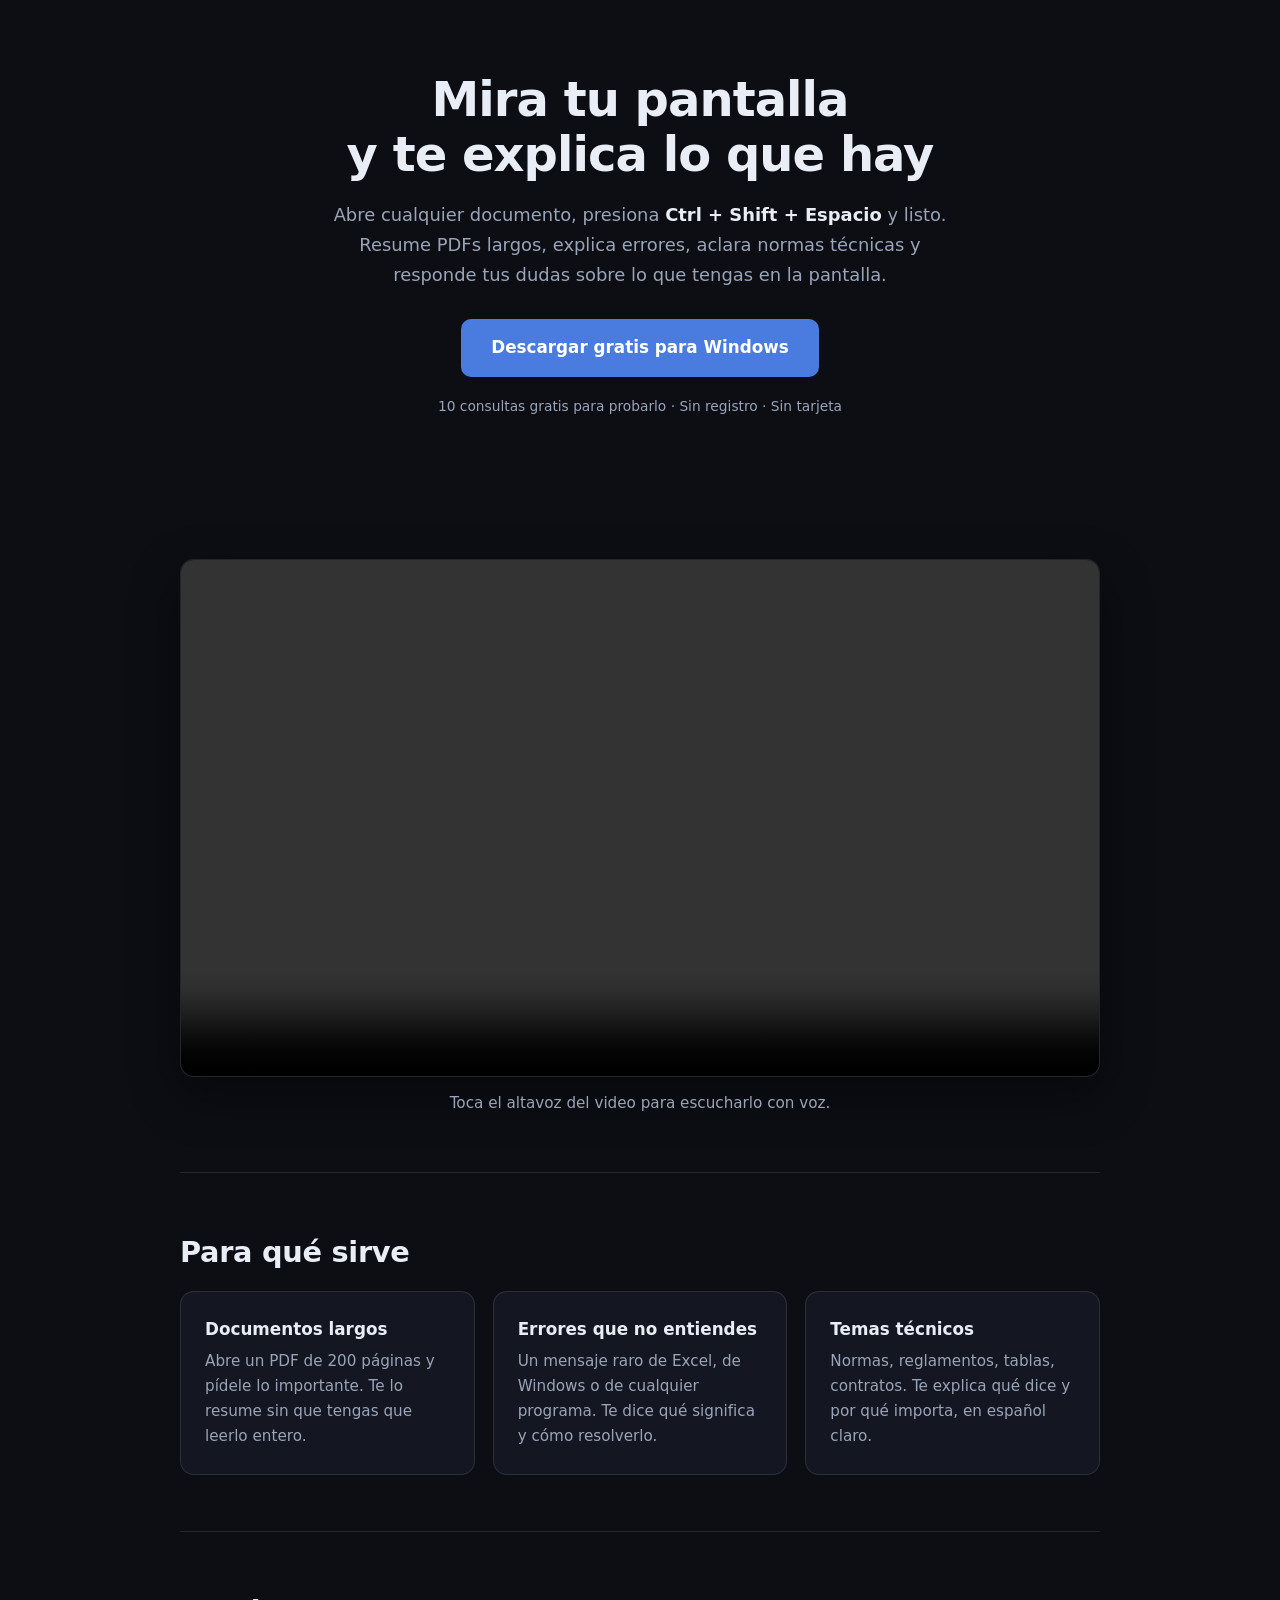
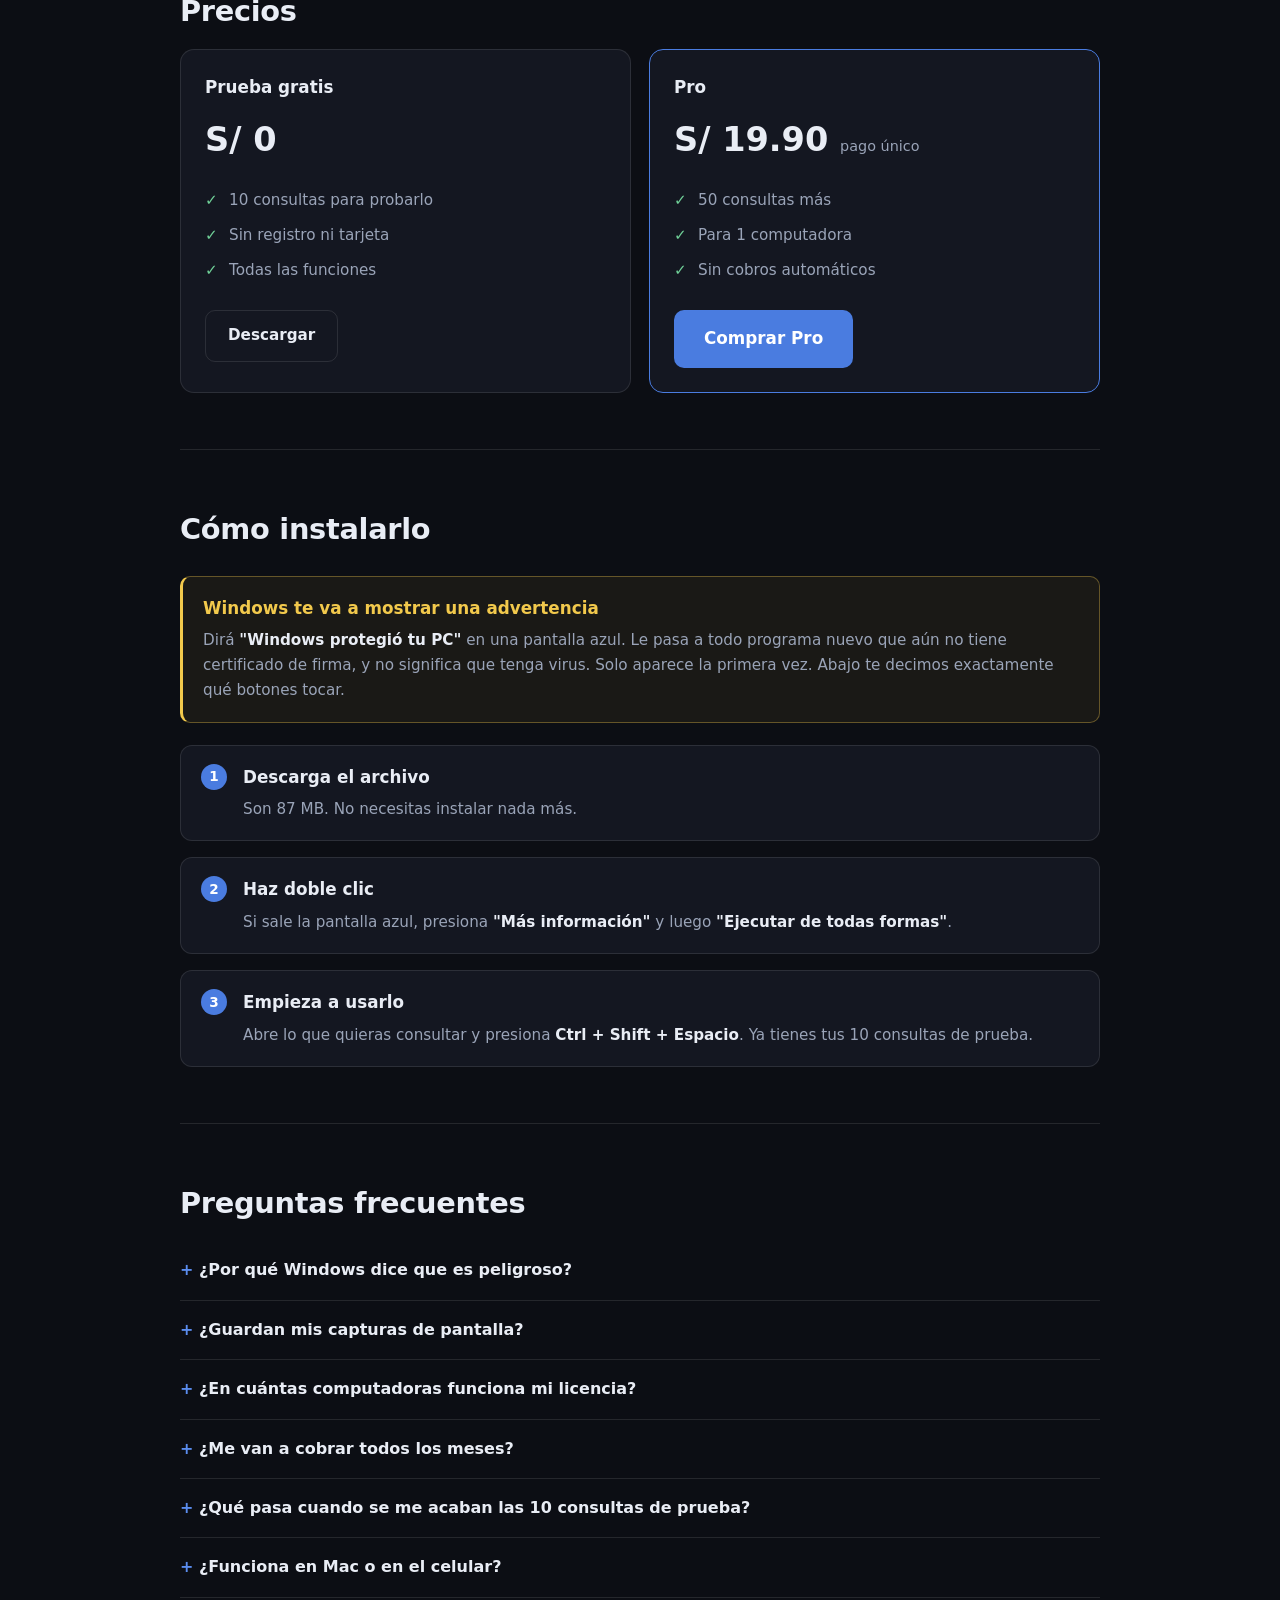
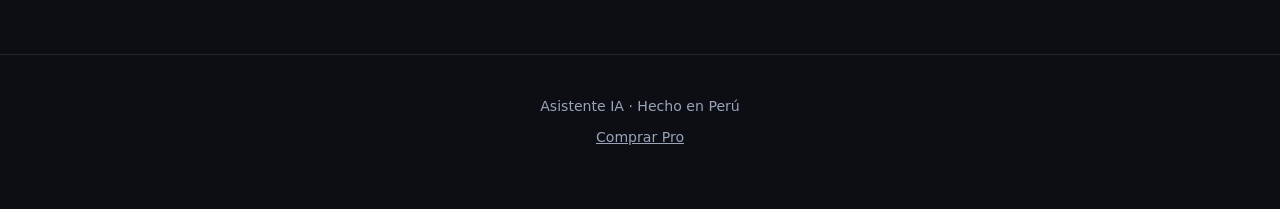
==== commit f3032dd3: "Video promocional de 30 segundos con voz" ====
--- a/index.html
+++ b/index.html
@@ -21,26 +21,10 @@
 </header>
 
 <section class="contenedor">
-  <!-- Demo animado: recrea la interfaz real del programa -->
-  <div class="demo" id="demo">
-    <div class="demo-pantalla">
-      <div class="demo-doc" id="demoDoc"></div>
-
-      <div class="demo-atajo" id="demoAtajo">
-        <kbd>Ctrl</kbd><span>+</span><kbd>Shift</kbd><span>+</span><kbd>Espacio</kbd>
-      </div>
-
-      <div class="demo-panel" id="demoPanel">
-        <div class="demo-barra">
-          <span class="demo-titulo">Asistente IA</span>
-          <span class="demo-contador" id="demoContador">Te quedan 10 de 10 de prueba</span>
-          <span class="demo-botones"><i></i><i></i><i></i></span>
-        </div>
-        <div class="demo-respuesta" id="demoRespuesta"></div>
-      </div>
-    </div>
-    <p class="demo-pie" id="demoPie">Abre cualquier documento…</p>
-  </div>
+  <!-- Arranca solo y sin sonido; quien quiera oír la voz activa el audio. -->
+  <video class="demo-video" src="demo.mp4" autoplay muted loop playsinline controls
+         preload="metadata" aria-label="Demostración de Asistente IA en 30 segundos"></video>
+  <p class="demo-pie">Toca el altavoz del video para escucharlo con voz.</p>
 </section>
 
 <section class="contenedor">
@@ -172,101 +156,5 @@
   <p style="margin-top:8px"><a href="comprar.html">Comprar Pro</a></p>
 </footer>
 
-<script>
-// ---------------------------------------------------------------------------
-// Demo animado de 30 segundos. Tres escenas que muestran los tres usos:
-// examen, documento y error. Se repite en bucle.
-// ---------------------------------------------------------------------------
-(function () {
-  const doc = document.getElementById('demoDoc');
-  const atajo = document.getElementById('demoAtajo');
-  const panel = document.getElementById('demoPanel');
-  const respuesta = document.getElementById('demoRespuesta');
-  const contador = document.getElementById('demoContador');
-  const pie = document.getElementById('demoPie');
-
-  const escenas = [
-    {
-      pie: 'Abre lo que sea y presiona el atajo',
-      doc: '<b>PRUEBA DE CONOCIMIENTOS</b>' +
-           '<span>3. ¿Cuántos títulos comprende el Reglamento Nacional de Edificaciones?</span>' +
-           '<span>a) Dos&nbsp;&nbsp; b) Tres&nbsp;&nbsp; c) Cuatro&nbsp;&nbsp; d) Cinco</span>',
-      texto: 'La correcta es B, porque el Reglamento se divide en tres títulos.',
-      quedan: 9
-    },
-    {
-      pie: 'Resume documentos largos en segundos',
-      doc: '<b>CONTRATO DE ARRENDAMIENTO — 42 páginas</b>' +
-           '<span>Cláusula 14. El arrendatario asumirá los gastos de mantenimiento…</span>' +
-           '<span>Cláusula 15. La renta se reajustará anualmente conforme al IPC…</span>',
-      texto: 'Pagas tú el mantenimiento y la renta sube cada año con la inflación.',
-      quedan: 8
-    },
-    {
-      pie: 'Y te explica los errores que no entiendes',
-      doc: '<b>Microsoft Excel</b>' +
-           '<span>#¡REF!</span>' +
-           '<span>La fórmula de la celda D14 no se puede calcular.</span>',
-      texto: 'Borraste una celda que la fórmula usaba. Deshaz con Ctrl+Z o corrige D14.',
-      quedan: 7
-    }
-  ];
-
-  const esperar = ms => new Promise(r => setTimeout(r, ms));
-
-  async function escribir(texto) {
-    respuesta.textContent = '';
-    const cursor = document.createElement('span');
-    cursor.className = 'cursor';
-    respuesta.appendChild(cursor);
-
-    for (const letra of texto) {
-      cursor.insertAdjacentText('beforebegin', letra);
-      await esperar(28);
-    }
-    await esperar(900);
-    cursor.remove();
-  }
-
-  async function reproducir() {
-    for (const escena of escenas) {
-      pie.textContent = escena.pie;
-      doc.innerHTML = escena.doc;
-      doc.classList.add('visible');
-      await esperar(1400);
-
-      atajo.classList.add('visible');
-      await esperar(900);
-      atajo.classList.remove('visible');
-
-      panel.classList.add('visible');
-      respuesta.textContent = 'Mirando tu pantalla…';
-      await esperar(800);
-
-      await escribir(escena.texto);
-
-      contador.textContent = `Te quedan ${escena.quedan} de 10 de prueba`;
-      await esperar(1800);
-
-      panel.classList.remove('visible');
-      doc.classList.remove('visible');
-      await esperar(600);
-    }
-
-    contador.textContent = 'Te quedan 10 de 10 de prueba';
-    reproducir();
-  }
-
-  // Solo animamos cuando el demo está a la vista, para no gastar batería.
-  const observador = new IntersectionObserver(entradas => {
-    if (entradas[0].isIntersecting) {
-      observador.disconnect();
-      reproducir();
-    }
-  });
-  observador.observe(document.getElementById('demo'));
-})();
-</script>
-
 </body>
 </html>
--- a/estilos.css
+++ b/estilos.css
@@ -169,7 +169,17 @@
   user-select: all;
 }
 
-/* ------------------------------ Demo animado ---------------------------- */
+/* --------------------------------- Demo --------------------------------- */
+.demo-video {
+  display: block;
+  width: 100%;
+  aspect-ratio: 16 / 9;
+  border: 1px solid var(--borde);
+  border-radius: 14px;
+  background: #0a0c12;
+  box-shadow: 0 18px 50px rgba(0, 0, 0, .45);
+}
+
 .demo-pantalla {
   position: relative;
   aspect-ratio: 16 / 9;
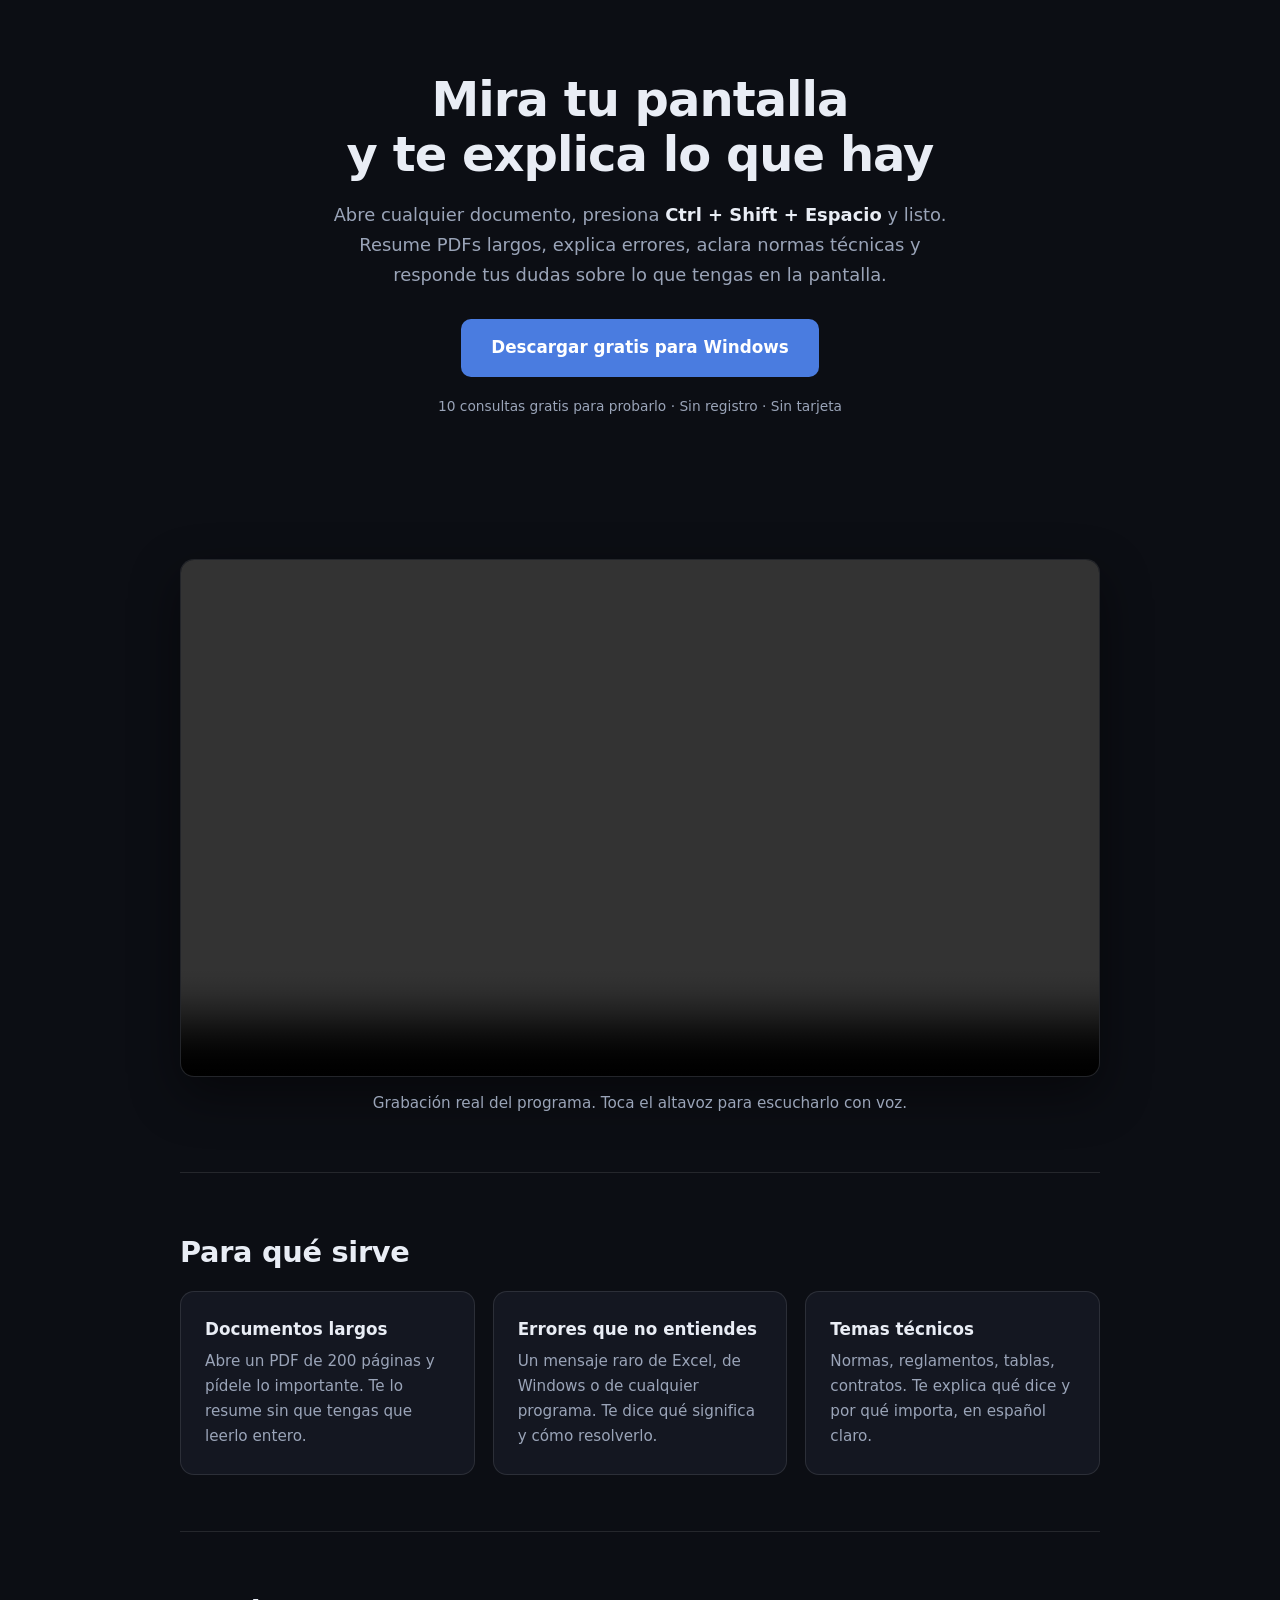
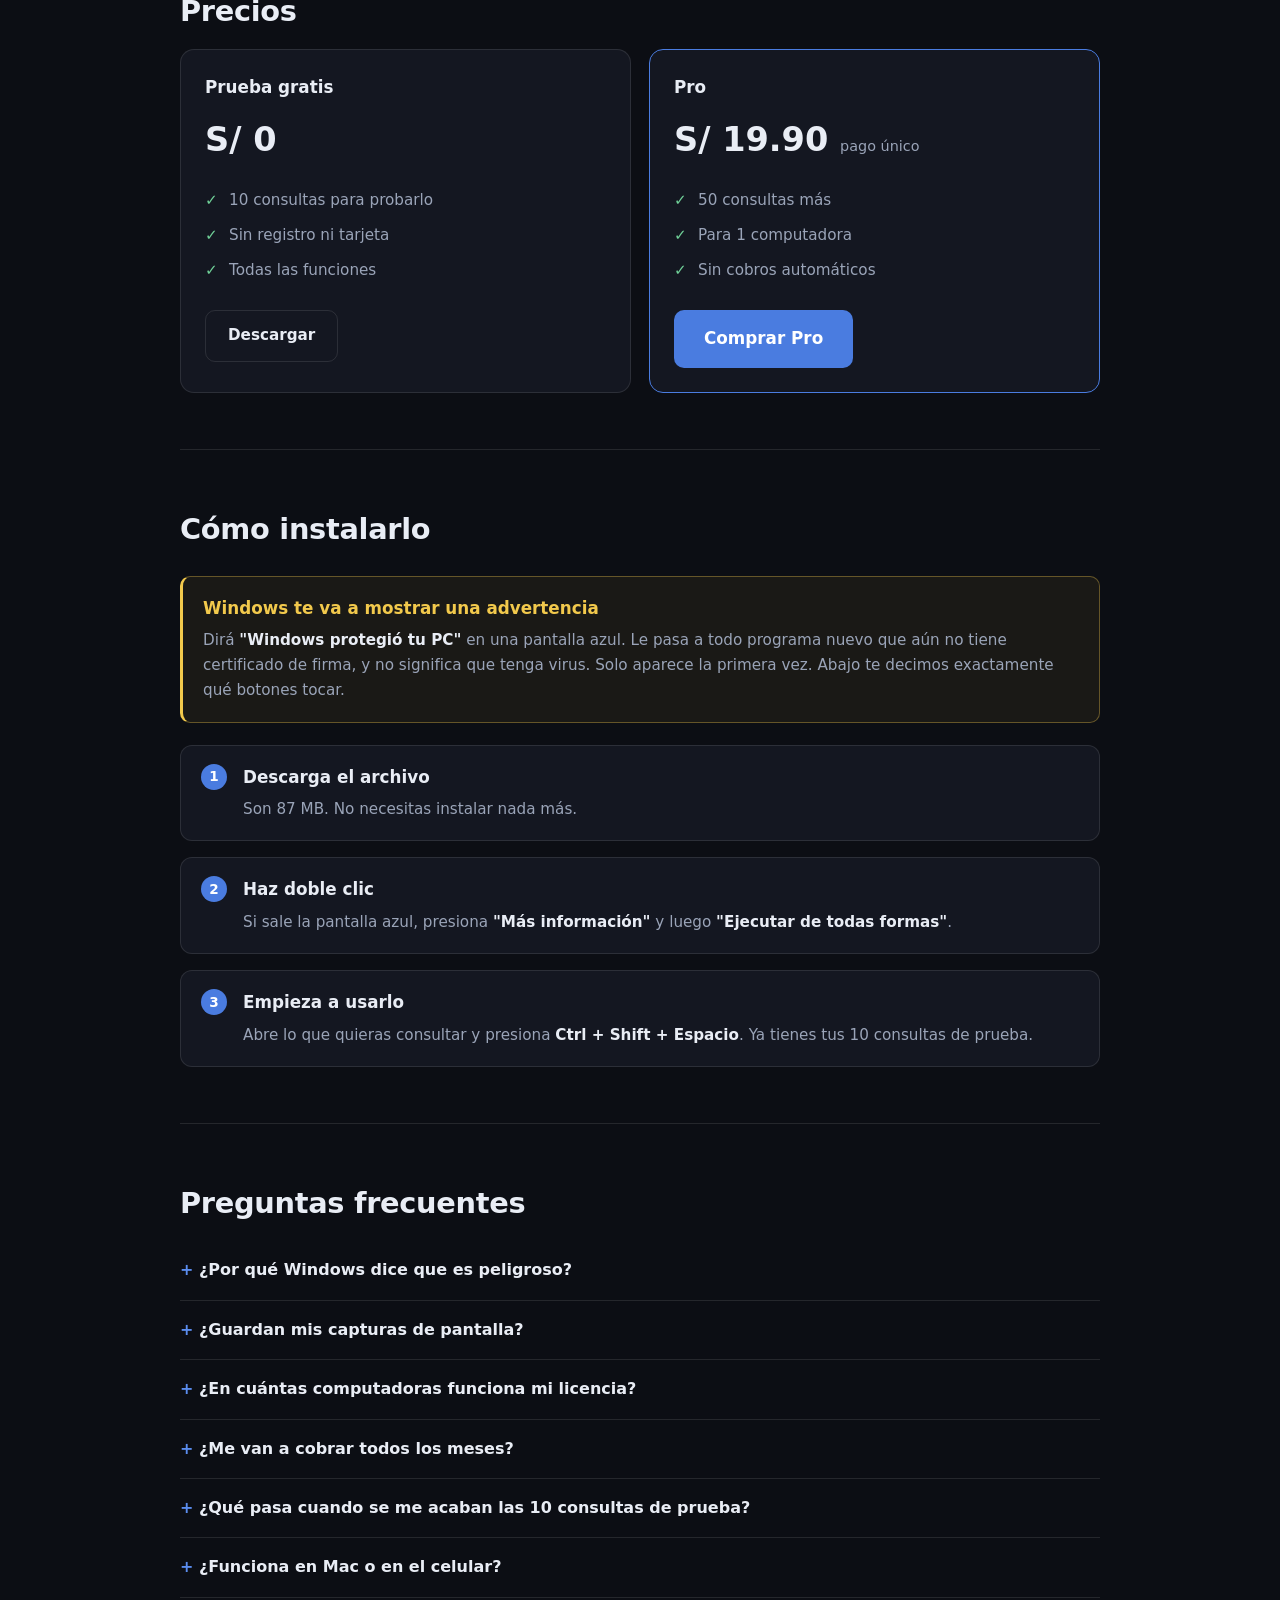
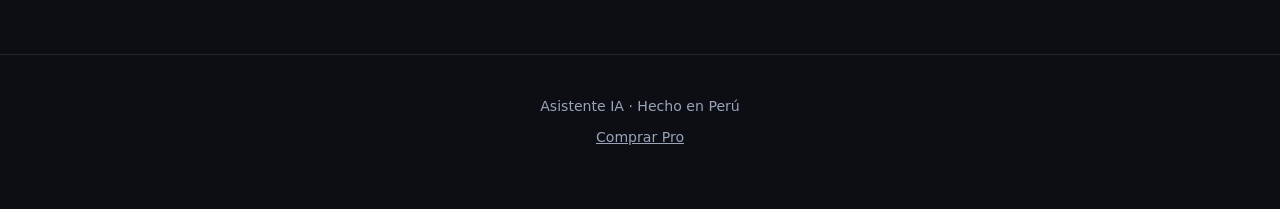
==== commit 598f912a: "Video con grabacion real del programa" ====
--- a/index.html
+++ b/index.html
@@ -22,9 +22,9 @@
 
 <section class="contenedor">
   <!-- Arranca solo y sin sonido; quien quiera oír la voz activa el audio. -->
-  <video class="demo-video" src="demo.mp4" autoplay muted loop playsinline controls
+  <video class="demo-video" src="demo-real.mp4" autoplay muted loop playsinline controls
          preload="metadata" aria-label="Demostración de Asistente IA en 30 segundos"></video>
-  <p class="demo-pie">Toca el altavoz del video para escucharlo con voz.</p>
+  <p class="demo-pie">Grabación real del programa. Toca el altavoz para escucharlo con voz.</p>
 </section>
 
 <section class="contenedor">
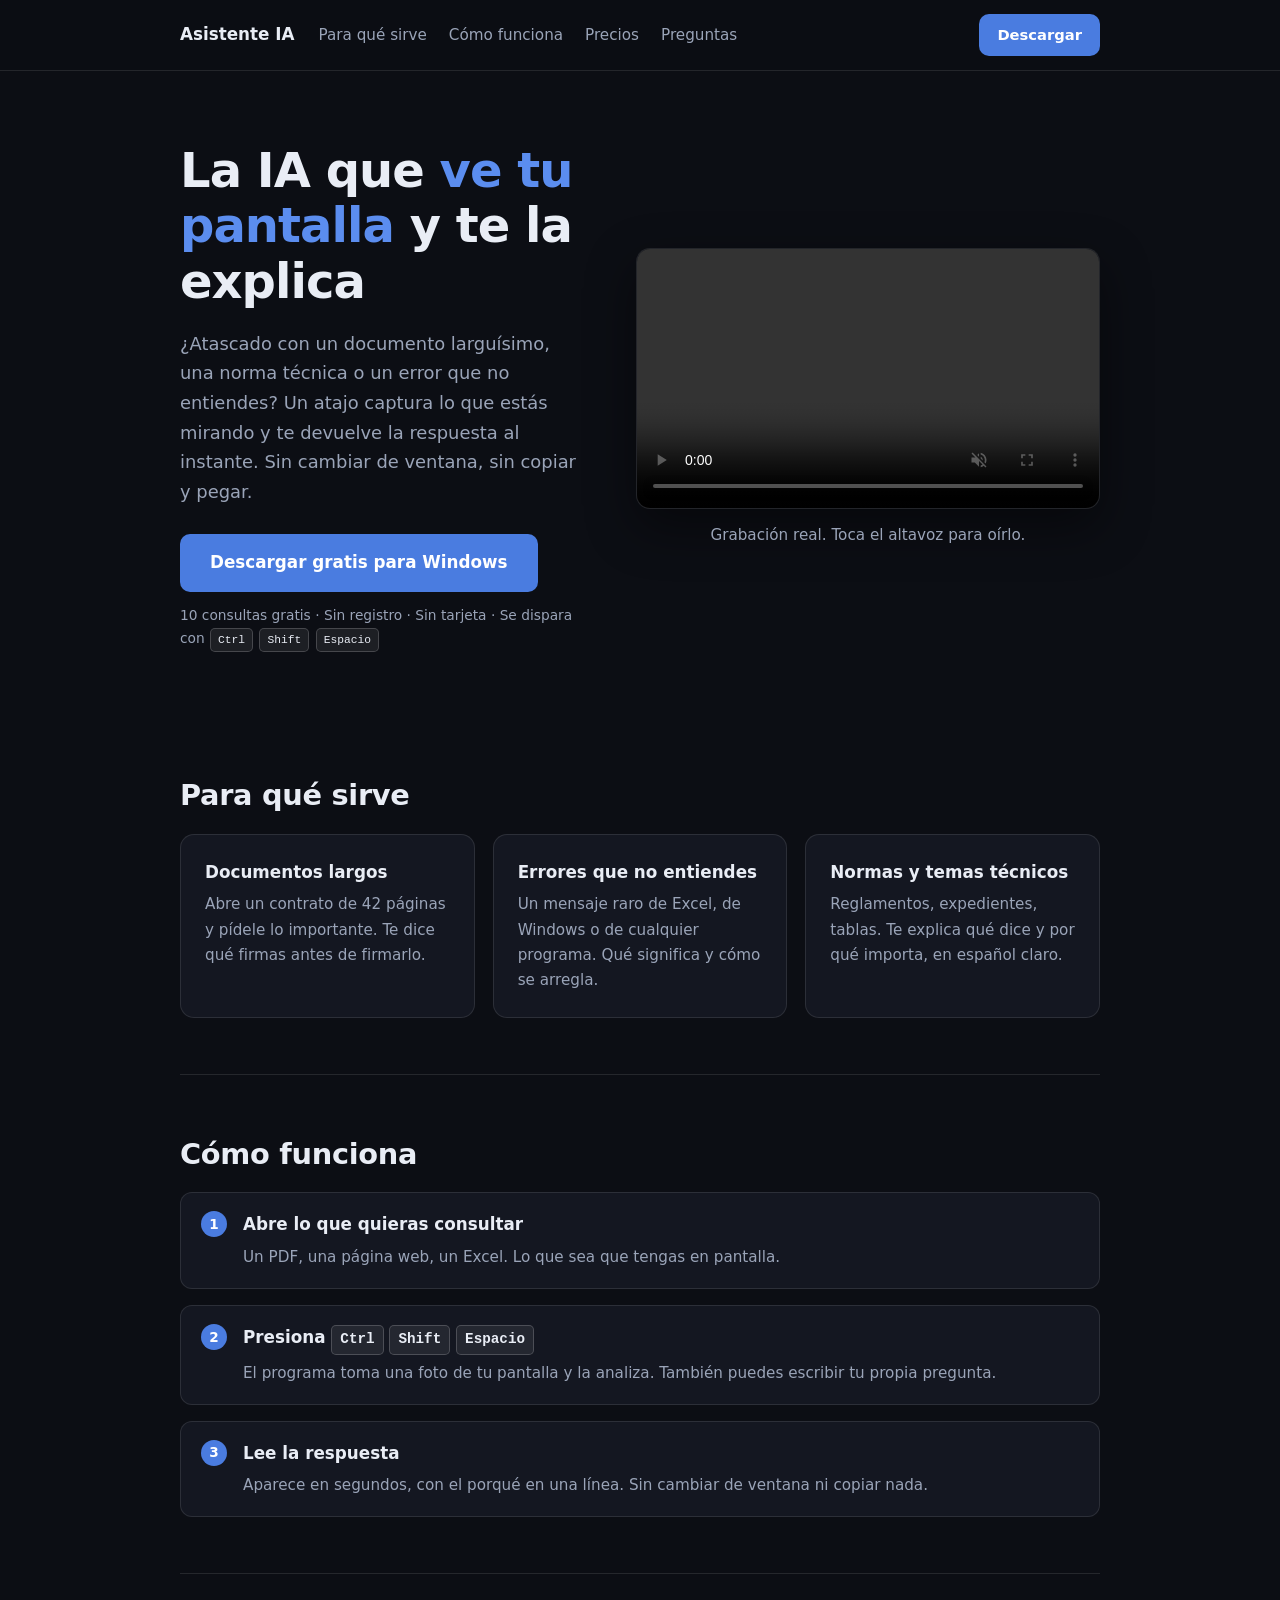
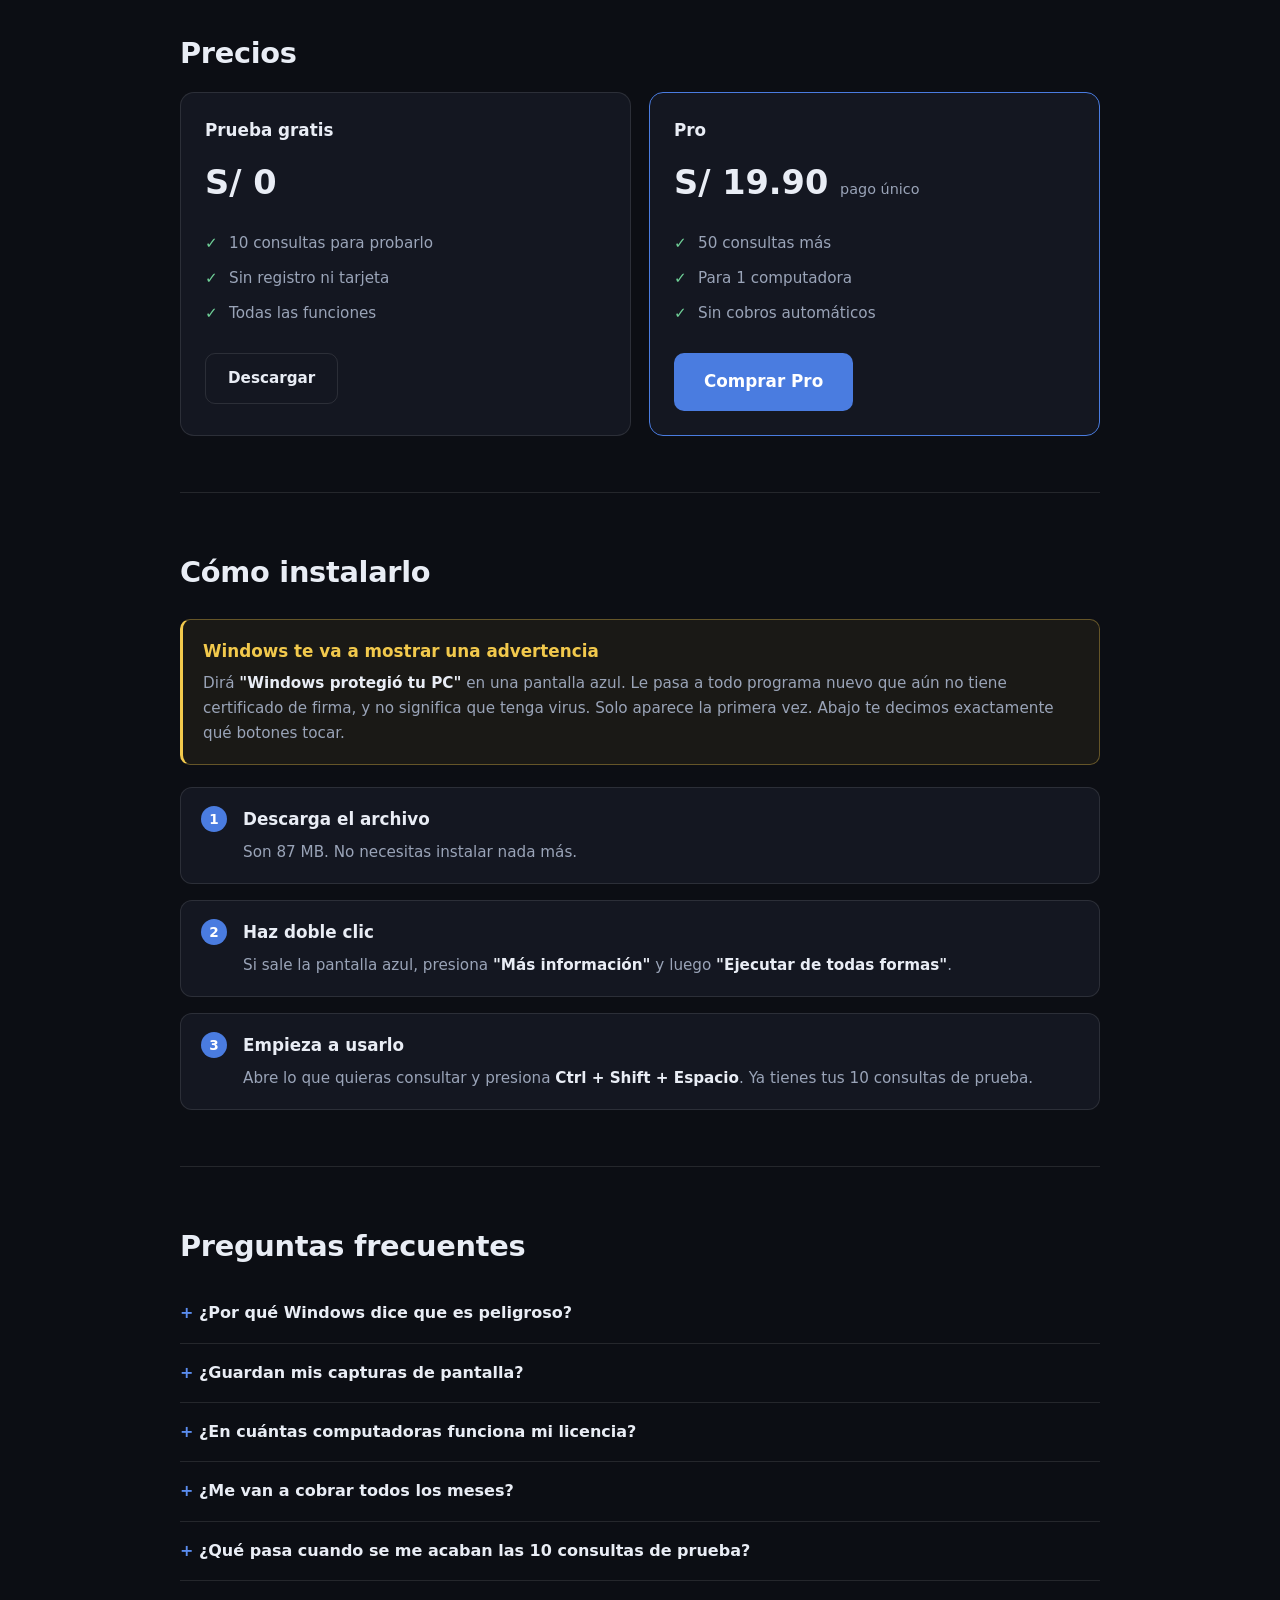
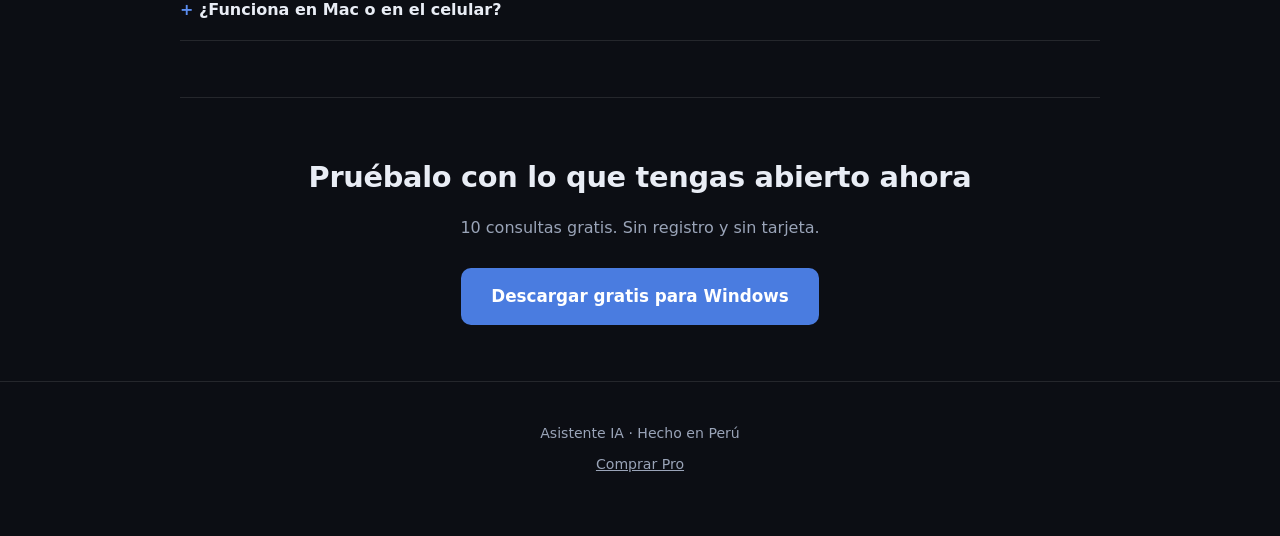
==== commit 2ae46035: "Portada nueva: barra de navegacion y heroe a dos columnas" ====
--- a/index.html
+++ b/index.html
@@ -4,48 +4,87 @@
 <meta charset="utf-8" />
 <meta name="viewport" content="width=device-width, initial-scale=1" />
 <title>Asistente IA — mira tu pantalla y te la explica</title>
-<meta name="description" content="Presiona una tecla y la IA lee tu pantalla: resume documentos, explica errores y responde tus dudas. 10 consultas gratis al día." />
+<meta name="description" content="Presiona una tecla y la IA lee tu pantalla: resume documentos, explica errores y responde tus dudas. 10 consultas gratis para probarlo." />
 <link rel="stylesheet" href="estilos.css" />
 </head>
 <body>
 
-<header class="encabezado contenedor">
-  <h1>Mira tu pantalla<br>y te explica lo que hay</h1>
-  <p class="grande">
-    Abre cualquier documento, presiona <strong>Ctrl + Shift + Espacio</strong> y listo.
-    Resume PDFs largos, explica errores, aclara normas técnicas y responde tus dudas
-    sobre lo que tengas en la pantalla.
-  </p>
-  <a class="boton" href="gracias.html">Descargar gratis para Windows</a>
-  <p class="nota">10 consultas gratis para probarlo · Sin registro · Sin tarjeta</p>
+<nav class="barra-nav">
+  <div class="contenedor nav-fila">
+    <a class="marca" href="#">Asistente IA</a>
+    <div class="nav-enlaces">
+      <a href="#usos">Para qué sirve</a>
+      <a href="#pasos">Cómo funciona</a>
+      <a href="#precios">Precios</a>
+      <a href="#preguntas">Preguntas</a>
+    </div>
+    <a class="boton compacto" href="gracias.html">Descargar</a>
+  </div>
+</nav>
+
+<header class="heroe contenedor">
+  <div class="heroe-texto">
+    <h1>La IA que <span class="resalte">ve tu pantalla</span> y te la explica</h1>
+    <p class="grande">
+      ¿Atascado con un documento larguísimo, una norma técnica o un error que no entiendes?
+      Un atajo captura lo que estás mirando y te devuelve la respuesta al instante.
+      Sin cambiar de ventana, sin copiar y pegar.
+    </p>
+
+    <div class="heroe-botones">
+      <a class="boton" href="gracias.html">Descargar gratis para Windows</a>
+    </div>
+
+    <p class="nota">
+      10 consultas gratis · Sin registro · Sin tarjeta · Se dispara con
+      <kbd>Ctrl</kbd> <kbd>Shift</kbd> <kbd>Espacio</kbd>
+    </p>
+  </div>
+
+  <div class="heroe-visual">
+    <video class="demo-video" src="demo-real.mp4" autoplay muted loop playsinline controls
+           preload="metadata" aria-label="Demostración de Asistente IA"></video>
+    <p class="demo-pie">Grabación real. Toca el altavoz para oírlo.</p>
+  </div>
 </header>
 
-<section class="contenedor">
-  <!-- Arranca solo y sin sonido; quien quiera oír la voz activa el audio. -->
-  <video class="demo-video" src="demo-real.mp4" autoplay muted loop playsinline controls
-         preload="metadata" aria-label="Demostración de Asistente IA en 30 segundos"></video>
-  <p class="demo-pie">Grabación real del programa. Toca el altavoz para escucharlo con voz.</p>
-</section>
-
-<section class="contenedor">
+<section class="contenedor" id="usos">
   <h2>Para qué sirve</h2>
   <div class="rejilla">
     <div class="tarjeta">
       <h3>Documentos largos</h3>
-      <p>Abre un PDF de 200 páginas y pídele lo importante. Te lo resume sin que tengas que leerlo entero.</p>
+      <p>Abre un contrato de 42 páginas y pídele lo importante. Te dice qué firmas antes de firmarlo.</p>
     </div>
     <div class="tarjeta">
       <h3>Errores que no entiendes</h3>
-      <p>Un mensaje raro de Excel, de Windows o de cualquier programa. Te dice qué significa y cómo resolverlo.</p>
-    </div>
-    <div class="tarjeta">
-      <h3>Temas técnicos</h3>
-      <p>Normas, reglamentos, tablas, contratos. Te explica qué dice y por qué importa, en español claro.</p>
-    </div>
-  </div>
-</section>
-
-<section class="contenedor">
+      <p>Un mensaje raro de Excel, de Windows o de cualquier programa. Qué significa y cómo se arregla.</p>
+    </div>
+    <div class="tarjeta">
+      <h3>Normas y temas técnicos</h3>
+      <p>Reglamentos, expedientes, tablas. Te explica qué dice y por qué importa, en español claro.</p>
+    </div>
+  </div>
+</section>
+
+<section class="contenedor" id="pasos">
+  <h2>Cómo funciona</h2>
+  <div class="pasos">
+    <div class="paso">
+      <h3>Abre lo que quieras consultar</h3>
+      <p>Un PDF, una página web, un Excel. Lo que sea que tengas en pantalla.</p>
+    </div>
+    <div class="paso">
+      <h3>Presiona <kbd>Ctrl</kbd> <kbd>Shift</kbd> <kbd>Espacio</kbd></h3>
+      <p>El programa toma una foto de tu pantalla y la analiza. También puedes escribir tu propia pregunta.</p>
+    </div>
+    <div class="paso">
+      <h3>Lee la respuesta</h3>
+      <p>Aparece en segundos, con el porqué en una línea. Sin cambiar de ventana ni copiar nada.</p>
+    </div>
+  </div>
+</section>
+
+<section class="contenedor" id="precios">
   <h2>Precios</h2>
   <div class="rejilla">
     <div class="tarjeta">
@@ -99,7 +138,7 @@
   </div>
 </section>
 
-<section class="contenedor">
+<section class="contenedor" id="preguntas">
   <h2>Preguntas frecuentes</h2>
 
   <details>
@@ -141,7 +180,7 @@
     <summary>¿Qué pasa cuando se me acaban las 10 consultas de prueba?</summary>
     <p>
       El programa te avisa arriba, donde siempre ves cuántas te quedan. Las 10 son para probarlo
-      una vez y no se renuevan: para seguir usándolo necesitas el plan Pro, que te da 50 al día.
+      una vez y no se renuevan: para seguir usándolo necesitas el plan Pro, que te da 50 más.
     </p>
   </details>
 
@@ -149,6 +188,12 @@
     <summary>¿Funciona en Mac o en el celular?</summary>
     <p>Por ahora solo en Windows.</p>
   </details>
+</section>
+
+<section class="contenedor cierre-cta">
+  <h2>Pruébalo con lo que tengas abierto ahora</h2>
+  <p style="margin-bottom:26px">10 consultas gratis. Sin registro y sin tarjeta.</p>
+  <a class="boton" href="gracias.html">Descargar gratis para Windows</a>
 </section>
 
 <footer>
--- a/estilos.css
+++ b/estilos.css
@@ -40,6 +40,75 @@
 
 .encabezado { padding: 72px 0 56px; text-align: center; }
 .encabezado p { max-width: 620px; margin: 18px auto 30px; }
+
+/* ------------------------------ Barra de nav ---------------------------- */
+.barra-nav {
+  position: sticky;
+  top: 0;
+  z-index: 10;
+  background: rgba(12, 14, 20, .88);
+  backdrop-filter: blur(10px);
+  border-bottom: 1px solid var(--borde);
+}
+.nav-fila {
+  display: flex;
+  align-items: center;
+  gap: 24px;
+  padding: 14px 0;
+}
+.marca { font-weight: 700; font-size: 1.05rem; color: var(--texto); text-decoration: none; }
+.nav-enlaces { display: flex; gap: 22px; flex: 1; }
+.nav-enlaces a {
+  color: var(--suave);
+  text-decoration: none;
+  font-size: .95rem;
+}
+.nav-enlaces a:hover { color: var(--texto); }
+
+.boton.compacto { padding: 9px 18px; font-size: .92rem; }
+
+/* --------------------------------- Héroe -------------------------------- */
+.heroe {
+  display: grid;
+  grid-template-columns: 1fr 1.15fr;
+  gap: 52px;
+  align-items: center;
+  padding: 72px 0 64px;
+}
+.heroe h1 { margin-bottom: 20px; }
+.heroe .grande { margin-bottom: 28px; }
+.heroe-botones { display: flex; gap: 12px; flex-wrap: wrap; }
+.resalte { color: var(--azul-claro); }
+
+.heroe .nota kbd {
+  display: inline-block;
+  padding: 2px 7px;
+  margin: 0 1px;
+  border: 1px solid rgba(255, 255, 255, .18);
+  border-radius: 5px;
+  background: rgba(255, 255, 255, .07);
+  font-family: Consolas, monospace;
+  font-size: .82em;
+  color: var(--texto);
+}
+
+.paso kbd {
+  display: inline-block;
+  padding: 2px 8px;
+  border: 1px solid rgba(255, 255, 255, .18);
+  border-radius: 5px;
+  background: rgba(255, 255, 255, .07);
+  font-family: Consolas, monospace;
+  font-size: .85em;
+}
+
+.cierre-cta { text-align: center; }
+
+@media (max-width: 820px) {
+  .heroe { grid-template-columns: 1fr; gap: 34px; padding: 44px 0; }
+  .nav-enlaces { display: none; }
+  .nav-fila { justify-content: space-between; }
+}
 
 /* -------------------------------- Botones ------------------------------- */
 .boton {
